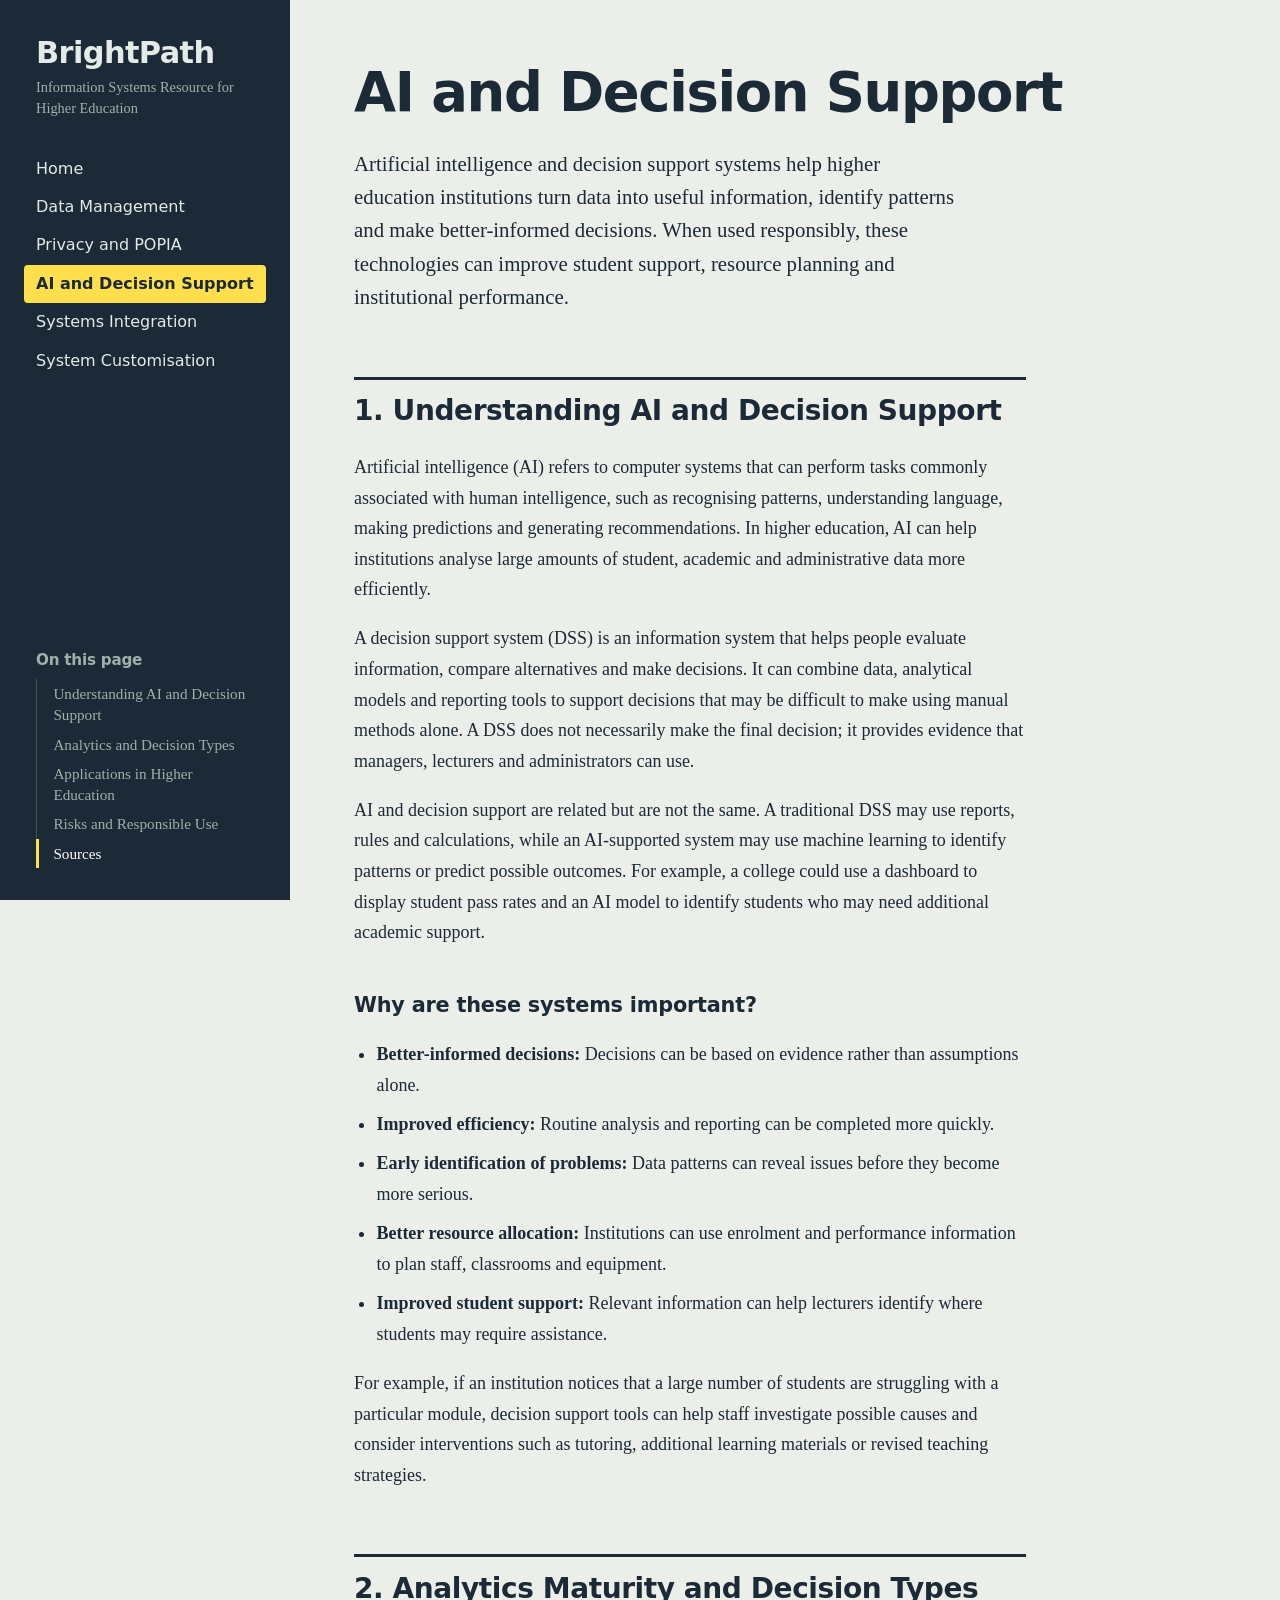
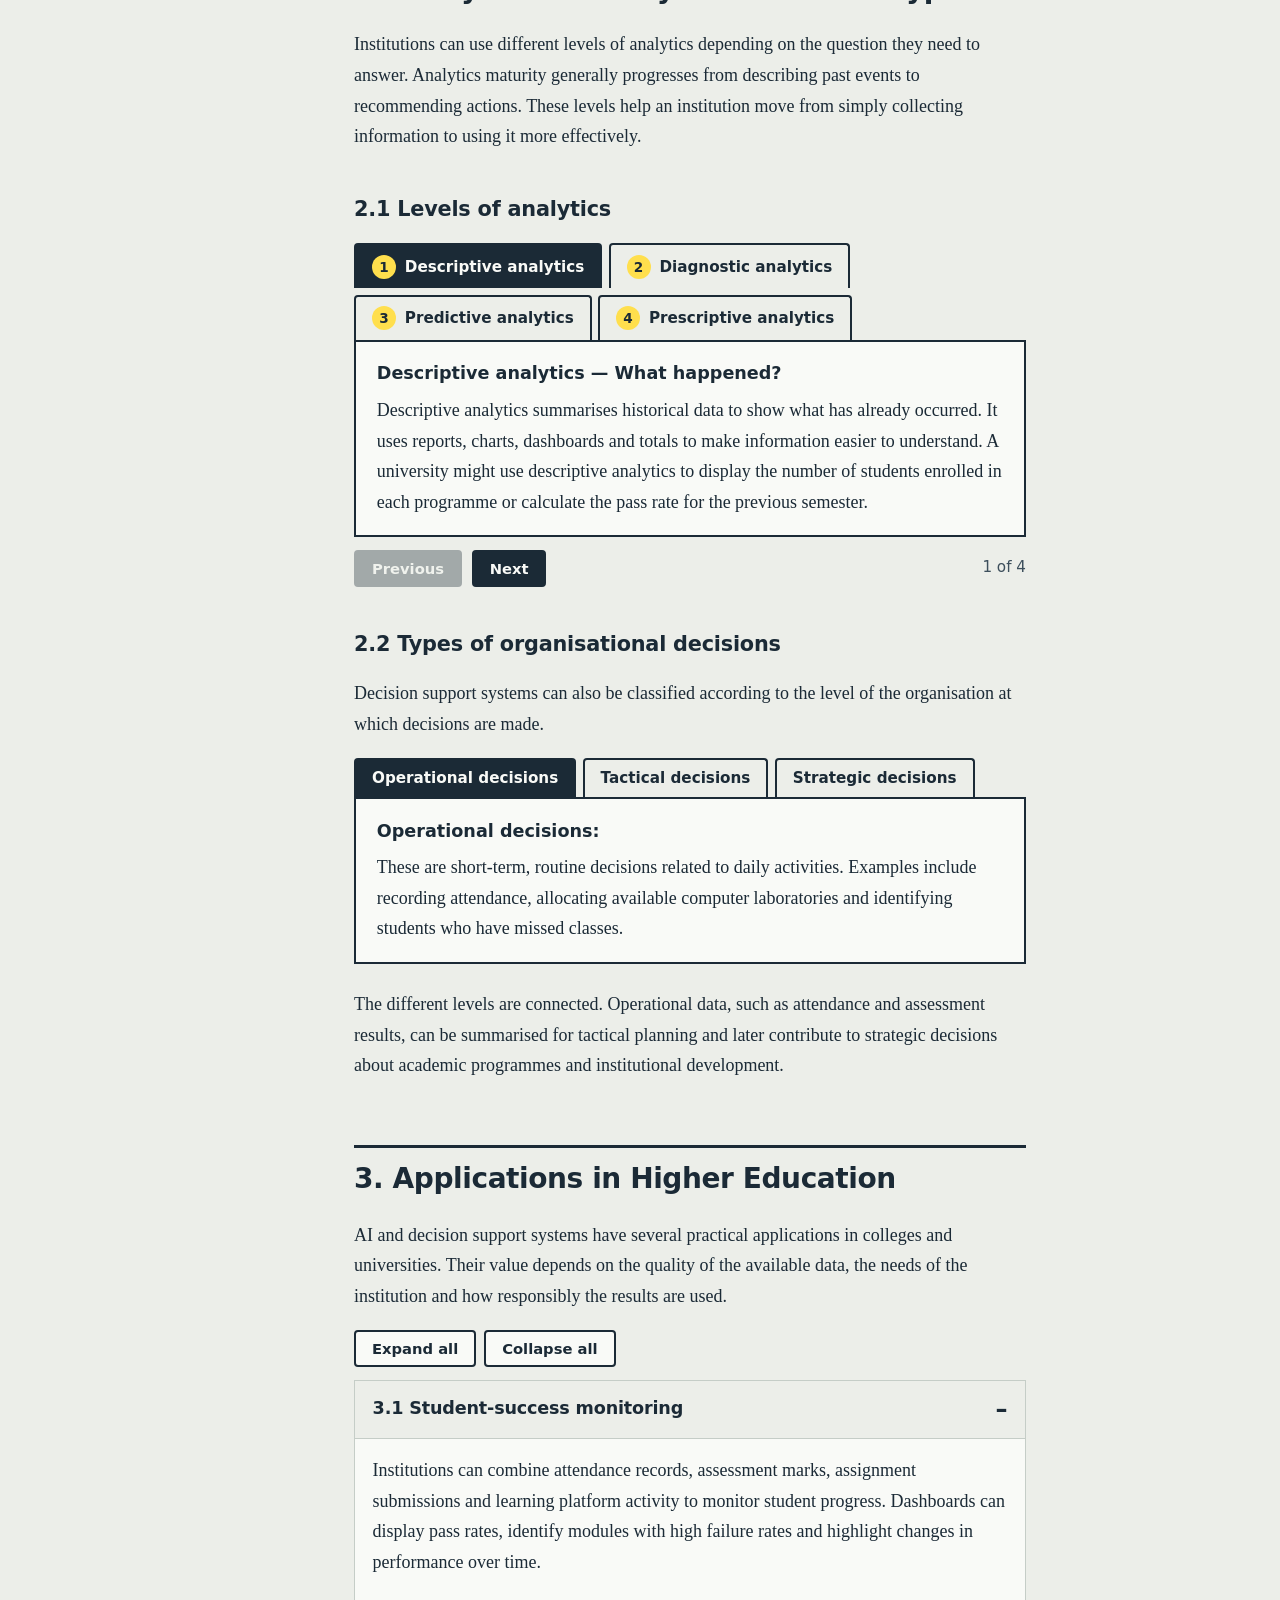
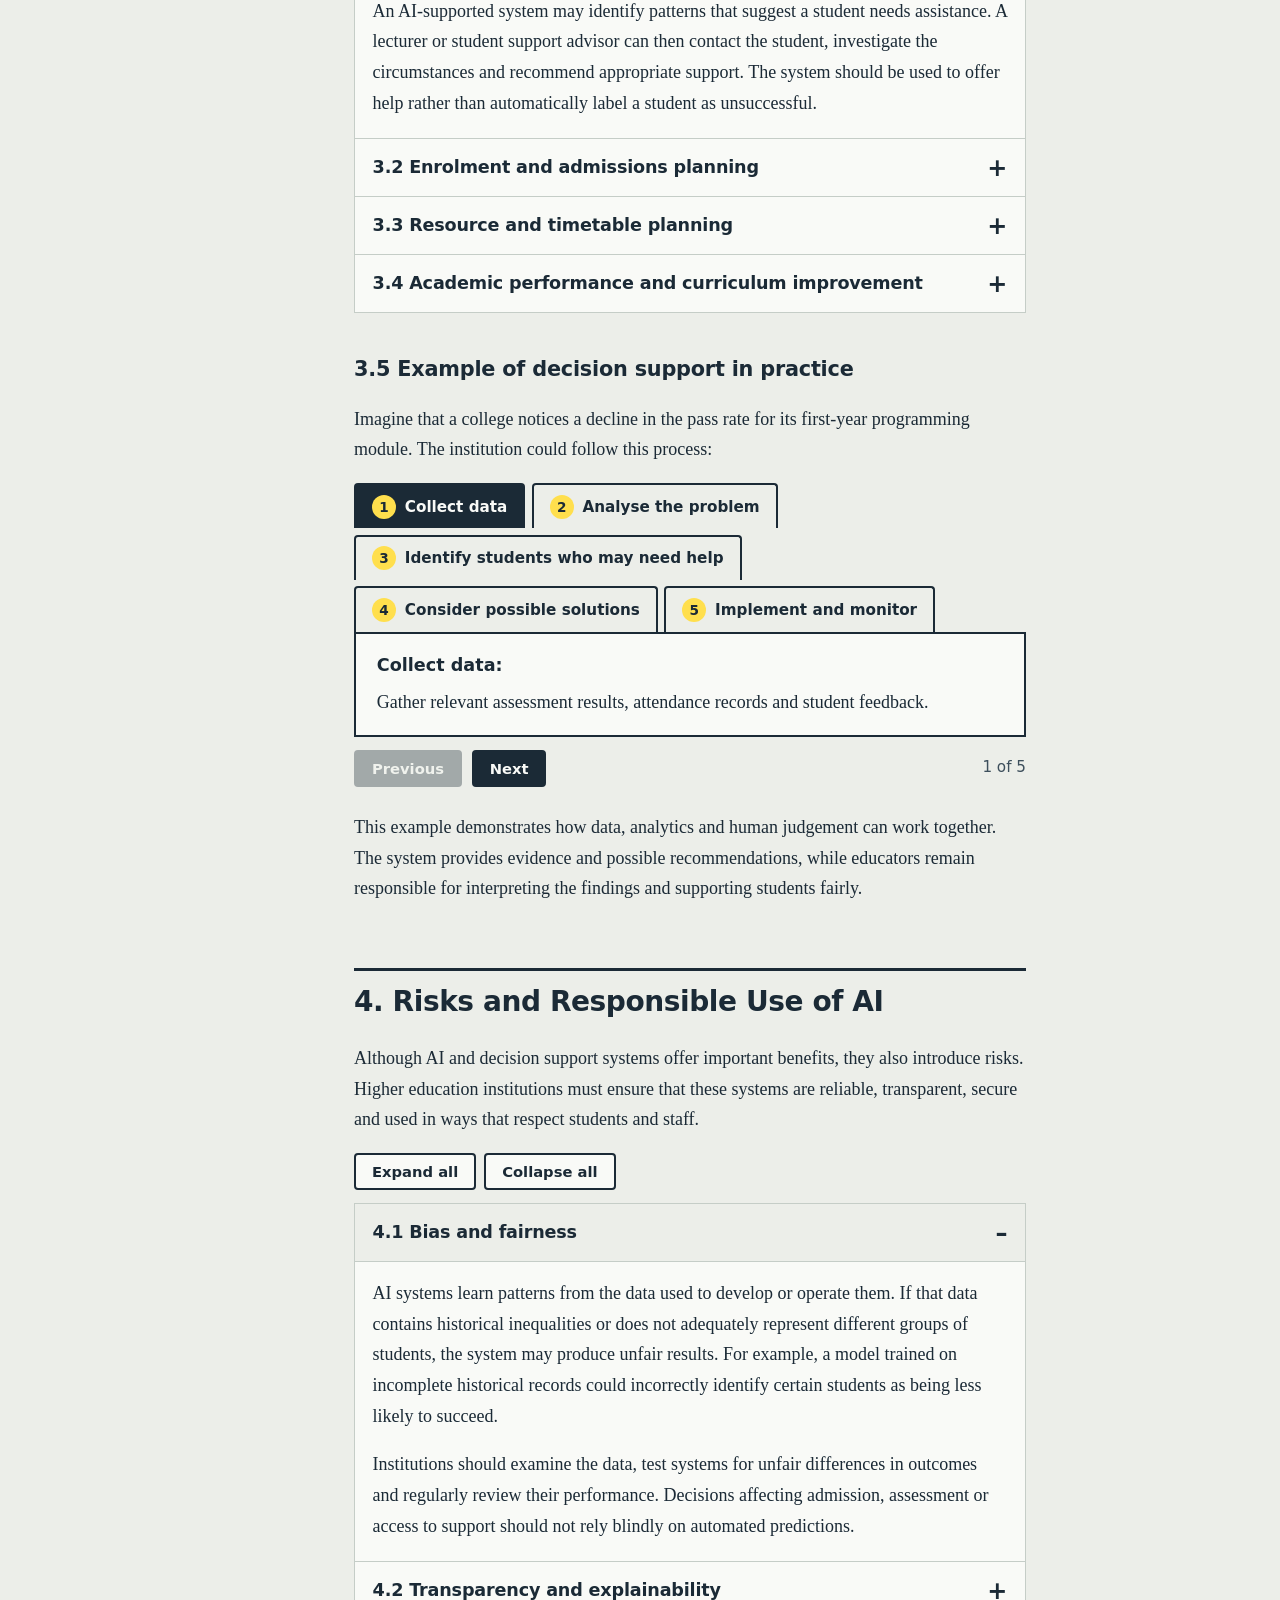
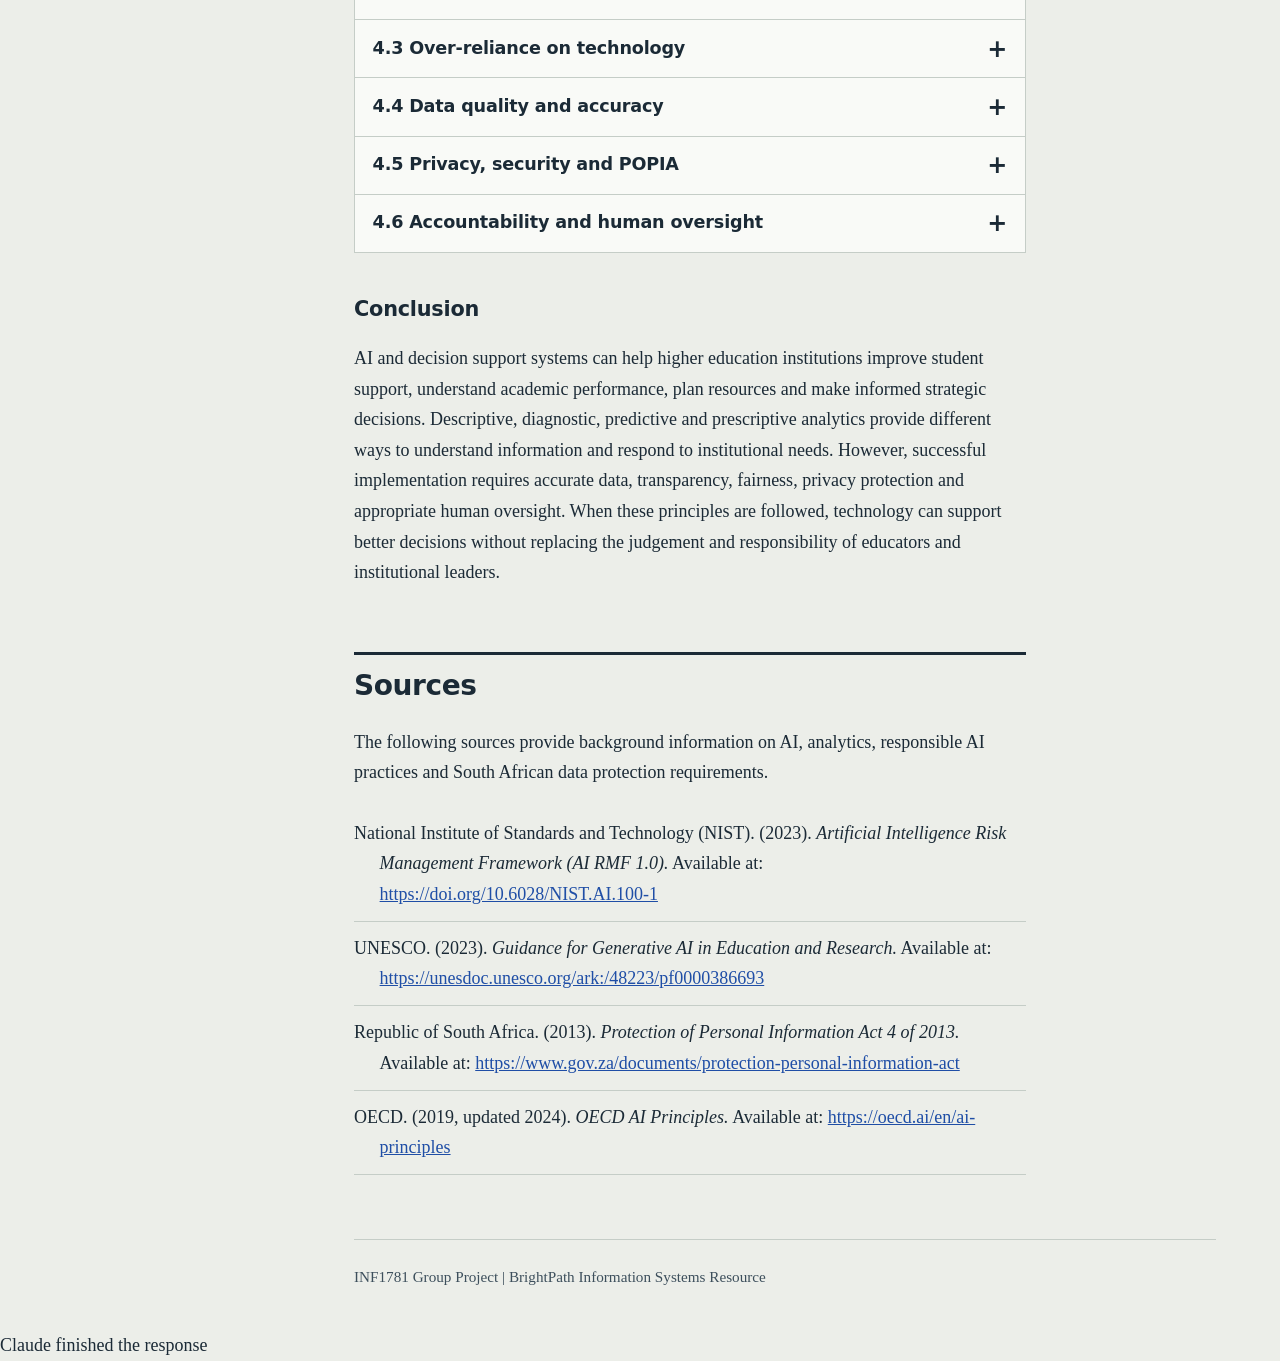
==== BrightPath/Ai-decision-support.html @ d9ad4212 "Add AI decision support and update BrightPath website pages Added the AI and Decision Support page a" ====
<!DOCTYPE html>
<html lang="en">
<head>
    <meta charset="UTF-8">
    <meta name="viewport" content="width=device-width, initial-scale=1.0">
    <title>AI and Decision Support | BrightPath Information Systems Resource</title>
    <link rel="stylesheet" href="style.css">
   
</head>
 
<body>
    <a class="skip" href="#content">Skip to content</a>
 
    <div class="shell">
 
        <aside class="side">
            <a class="brand" href="index.html">
                <span class="brand-name">BrightPath</span>
                <span class="brand-sub">Information Systems Resource for Higher Education</span>
            </a>
 
            <nav class="site-nav" aria-label="Main navigation">
                <ul>
                    <li><a href="index.html">Home</a></li>
                    <li><a href="data-management.html">Data Management</a></li>
                    <li><a href="privacy-popia.html">Privacy and POPIA</a></li>
                    <li><a href="ai-decision-support.html" aria-current="page">AI and Decision Support</a></li>
                    <li><a href="systems-intergration.html">Systems Integration</a></li>
                    <li><a href="system-customisation.html">System Customisation</a></li>
                </ul>
            </nav>
 
            <nav class="toc" aria-label="On this page">
                <h2>On this page</h2>
                <ol>
                    <li><a href="#section-1">Understanding AI and Decision Support</a></li>
                    <li><a href="#section-2">Analytics and Decision Types</a></li>
                    <li><a href="#section-3">Applications in Higher Education</a></li>
                    <li><a href="#section-4">Risks and Responsible Use</a></li>
                    <li><a href="#sources">Sources</a></li>
                </ol>
            </nav>
        </aside>
 
        <main id="content">
 
            <header class="hero">
                <h1>AI and Decision Support</h1>
                <p class="lede">
                    Artificial intelligence and decision support systems help higher
                    education institutions turn data into useful information, identify
                    patterns and make better-informed decisions. When used responsibly,
                    these technologies can improve student support, resource planning
                    and institutional performance.
                </p>
            </header>
 
            <section id="section-1" aria-labelledby="h-1">
                <h2 id="h-1">1. Understanding AI and Decision Support</h2>
 
                <p>
                    Artificial intelligence (AI) refers to computer systems that can
                    perform tasks commonly associated with human intelligence, such
                    as recognising patterns, understanding language, making predictions
                    and generating recommendations. In higher education, AI can help
                    institutions analyse large amounts of student, academic and
                    administrative data more efficiently.
                </p>
 
                <p>
                    A decision support system (DSS) is an information system that helps
                    people evaluate information, compare alternatives and make decisions.
                    It can combine data, analytical models and reporting tools to support
                    decisions that may be difficult to make using manual methods alone.
                    A DSS does not necessarily make the final decision; it provides
                    evidence that managers, lecturers and administrators can use.
                </p>
 
                <p>
                    AI and decision support are related but are not the same. A traditional
                    DSS may use reports, rules and calculations, while an AI-supported
                    system may use machine learning to identify patterns or predict
                    possible outcomes. For example, a college could use a dashboard to
                    display student pass rates and an AI model to identify students who
                    may need additional academic support.
                </p>
 
                <h3>Why are these systems important?</h3>
 
                <ul>
                    <li><strong>Better-informed decisions:</strong> Decisions can be based on evidence rather than assumptions alone.</li>
                    <li><strong>Improved efficiency:</strong> Routine analysis and reporting can be completed more quickly.</li>
                    <li><strong>Early identification of problems:</strong> Data patterns can reveal issues before they become more serious.</li>
                    <li><strong>Better resource allocation:</strong> Institutions can use enrolment and performance information to plan staff, classrooms and equipment.</li>
                    <li><strong>Improved student support:</strong> Relevant information can help lecturers identify where students may require assistance.</li>
                </ul>
 
                <p>
                    For example, if an institution notices that a large number of students
                    are struggling with a particular module, decision support tools can
                    help staff investigate possible causes and consider interventions
                    such as tutoring, additional learning materials or revised teaching
                    strategies.
                </p>
            </section>
 
            <section id="section-2" aria-labelledby="h-2">
                <h2 id="h-2">2. Analytics Maturity and Decision Types</h2>
 
                <p>
                    Institutions can use different levels of analytics depending on the
                    question they need to answer. Analytics maturity generally progresses
                    from describing past events to recommending actions. These levels
                    help an institution move from simply collecting information to using
                    it more effectively.
                </p>
 
                <h3>2.1 Levels of analytics</h3>
 
                <ol data-tabs data-steps data-label="Levels of analytics">
                    <li>
                        <strong>Descriptive analytics — What happened?</strong>
                        <p>
                            Descriptive analytics summarises historical data to show what
                            has already occurred. It uses reports, charts, dashboards and
                            totals to make information easier to understand. A university
                            might use descriptive analytics to display the number of
                            students enrolled in each programme or calculate the pass
                            rate for the previous semester.
                        </p>
                    </li>
 
                    <li>
                        <strong>Diagnostic analytics — Why did it happen?</strong>
                        <p>
                            Diagnostic analytics investigates the reasons behind a result
                            or trend. It involves comparing information, examining
                            relationships and identifying possible contributing factors.
                            For example, a college might investigate whether low pass
                            rates are associated with poor attendance, limited access to
                            learning materials or a particularly difficult assessment.
                            A relationship between two factors does not automatically
                            prove that one caused the other.
                        </p>
                    </li>
 
                    <li>
                        <strong>Predictive analytics — What is likely to happen?</strong>
                        <p>
                            Predictive analytics uses historical data, statistical methods
                            or machine learning to estimate future outcomes. A student
                            support team might use a predictive model to identify students
                            who could be at risk of failing a module. These predictions
                            are estimates rather than guarantees and should be checked
                            against current circumstances.
                        </p>
                    </li>
 
                    <li>
                        <strong>Prescriptive analytics — What should we do?</strong>
                        <p>
                            Prescriptive analytics recommends possible actions based on
                            data, predictions, objectives and constraints. For example,
                            a system could help management compare different class
                            timetables or suggest where additional tutoring sessions
                            would be most useful. Staff should review these recommendations
                            before implementing them.
                        </p>
                    </li>
                </ol>
 
                <h3>2.2 Types of organisational decisions</h3>
 
                <p>
                    Decision support systems can also be classified according to the
                    level of the organisation at which decisions are made.
                </p>
 
                <ul data-tabs data-label="Types of organisational decisions">
                    <li>
                        <strong>Operational decisions:</strong>
                        These are short-term, routine decisions related to daily
                        activities. Examples include recording attendance, allocating
                        available computer laboratories and identifying students who
                        have missed classes.
                    </li>
 
                    <li>
                        <strong>Tactical decisions:</strong>
                        These are medium-term decisions made by departmental managers
                        or academic coordinators. Examples include arranging additional
                        tutorials, adjusting staff schedules and allocating budgets
                        between departments.
                    </li>
 
                    <li>
                        <strong>Strategic decisions:</strong>
                        These are long-term decisions made by senior management.
                        Examples include introducing a new qualification, opening
                        another campus, investing in new technology or expanding
                        student support services.
                    </li>
                </ul>
 
                <p>
                    The different levels are connected. Operational data, such as
                    attendance and assessment results, can be summarised for tactical
                    planning and later contribute to strategic decisions about academic
                    programmes and institutional development.
                </p>
            </section>
 
            <section id="section-3" aria-labelledby="h-3">
                <h2 id="h-3">3. Applications in Higher Education</h2>
 
                <p>
                    AI and decision support systems have several practical applications
                    in colleges and universities. Their value depends on the quality of
                    the available data, the needs of the institution and how responsibly
                    the results are used.
                </p>
 
                <div class="acc-group">
<details class="acc" open>
<summary><h3>3.1 Student-success monitoring</h3></summary>
<div class="acc-body">
 
                <p>
                    Institutions can combine attendance records, assessment marks,
                    assignment submissions and learning platform activity to monitor
                    student progress. Dashboards can display pass rates, identify
                    modules with high failure rates and highlight changes in performance
                    over time.
                </p>
 
                <p>
                    An AI-supported system may identify patterns that suggest a student
                    needs assistance. A lecturer or student support advisor can then
                    contact the student, investigate the circumstances and recommend
                    appropriate support. The system should be used to offer help rather
                    than automatically label a student as unsuccessful.
                </p>
</div>
</details>
<details class="acc">
<summary><h3>3.2 Enrolment and admissions planning</h3></summary>
<div class="acc-body">
 
                <p>
                    Historical enrolment figures can help institutions estimate future
                    demand for qualifications and modules. Predictive analytics can
                    support planning for applications, registrations and expected class
                    sizes. Admissions staff may also use decision support tools to
                    organise applications and monitor whether administrative requirements
                    have been completed.
                </p>
 
                <p>
                    For example, if enrolment in an IT programme increases over several
                    years, management can investigate whether additional lecturers,
                    laboratory computers and classroom space will be required.
                    Admissions decisions must still follow the institution's published
                    requirements and applicable laws.
                </p>
</div>
</details>
<details class="acc">
<summary><h3>3.3 Resource and timetable planning</h3></summary>
<div class="acc-body">
 
                <p>
                    Colleges must manage limited resources, including lecturers,
                    classrooms, computer laboratories, electricity and learning
                    equipment. Decision support systems can compare class sizes,
                    staff availability and room capacity to help managers create
                    practical timetables and distribute resources more effectively.
                </p>
 
                <p>
                    A system could, for instance, help identify periods when computer
                    laboratories are underused or when too many classes compete for
                    the same facilities. Management can then consider timetable
                    changes or equipment purchases based on actual demand.
                </p>
</div>
</details>
<details class="acc">
<summary><h3>3.4 Academic performance and curriculum improvement</h3></summary>
<div class="acc-body">
 
                <p>
                    Analysis of assessment results can help lecturers identify topics
                    that students consistently find difficult. Comparing performance
                    across modules, semesters and assessment types can reveal areas
                    where additional explanations, practical exercises or curriculum
                    changes may be beneficial.
                </p>
 
                <p>
                    These findings should be interpreted alongside lecturer feedback,
                    student experiences and assessment design. A low average mark
                    alone does not establish whether the problem is caused by teaching,
                    student preparation, the assessment or other circumstances.
                </p>
</div>
</details>
</div>
 
                <h3>3.5 Example of decision support in practice</h3>
 
                <p>
                    Imagine that a college notices a decline in the pass rate for its
                    first-year programming module. The institution could follow this
                    process:
                </p>
 
                <ol data-tabs data-steps data-label="Decision support process">
                    <li><strong>Collect data:</strong> Gather relevant assessment results, attendance records and student feedback.</li>
                    <li><strong>Analyse the problem:</strong> Compare current and previous results and investigate possible contributing factors.</li>
                    <li><strong>Identify students who may need help:</strong> Use clear, relevant indicators to flag students for supportive follow-up.</li>
                    <li><strong>Consider possible solutions:</strong> Evaluate options such as peer tutoring, extra practical sessions and improved learning resources.</li>
                    <li><strong>Implement and monitor:</strong> Introduce an appropriate intervention and assess whether student performance improves.</li>
                </ol>
 
                <p>
                    This example demonstrates how data, analytics and human judgement
                    can work together. The system provides evidence and possible
                    recommendations, while educators remain responsible for interpreting
                    the findings and supporting students fairly.
                </p>
            </section>
 
            <section id="section-4" aria-labelledby="h-4">
                <h2 id="h-4">4. Risks and Responsible Use of AI</h2>
 
                <p>
                    Although AI and decision support systems offer important benefits,
                    they also introduce risks. Higher education institutions must ensure
                    that these systems are reliable, transparent, secure and used in
                    ways that respect students and staff.
                </p>
 
                <div class="acc-group">
<details class="acc" open>
<summary><h3>4.1 Bias and fairness</h3></summary>
<div class="acc-body">
 
                <p>
                    AI systems learn patterns from the data used to develop or operate
                    them. If that data contains historical inequalities or does not
                    adequately represent different groups of students, the system may
                    produce unfair results. For example, a model trained on incomplete
                    historical records could incorrectly identify certain students as
                    being less likely to succeed.
                </p>
 
                <p>
                    Institutions should examine the data, test systems for unfair
                    differences in outcomes and regularly review their performance.
                    Decisions affecting admission, assessment or access to support
                    should not rely blindly on automated predictions.
                </p>
</div>
</details>
<details class="acc">
<summary><h3>4.2 Transparency and explainability</h3></summary>
<div class="acc-body">
 
                <p>
                    Students and staff should be able to understand when AI is being
                    used in a decision-making process and what information influences
                    its recommendations. Some AI models are difficult to interpret,
                    making it challenging to explain why a particular prediction was
                    produced.
                </p>
 
                <p>
                    Institutions should provide understandable explanations, document
                    how systems are used and establish ways for affected individuals
                    to ask questions or challenge decisions. Important decisions should
                    involve appropriate human review.
                </p>
</div>
</details>
<details class="acc">
<summary><h3>4.3 Over-reliance on technology</h3></summary>
<div class="acc-body">
 
                <p>
                    AI predictions and recommendations can be incorrect. Over-reliance
                    occurs when people accept a system's output without checking
                    whether it is reasonable or appropriate. For example, a lecturer
                    might overlook a student's improvement because a model continues
                    to classify the student as being at risk based on older data.
                </p>
 
                <p>
                    To reduce this risk, institutions should treat AI as a support tool
                    rather than a replacement for professional judgement. Staff should
                    verify important results, consider individual circumstances and
                    retain responsibility for decisions within their roles.
                </p>
</div>
</details>
<details class="acc">
<summary><h3>4.4 Data quality and accuracy</h3></summary>
<div class="acc-body">
 
                <p>
                    Decisions are only as reliable as the information used to support
                    them. Incorrect marks, missing attendance records, duplicated
                    student profiles or outdated information can produce misleading
                    reports and predictions.
                </p>
 
                <p>
                    Institutions should maintain accurate records, use consistent
                    definitions, remove unnecessary duplicates and update information
                    regularly. Data validation and routine quality checks can help
                    prevent errors from spreading through connected systems.
                </p>
</div>
</details>
<details class="acc">
<summary><h3>4.5 Privacy, security and POPIA</h3></summary>
<div class="acc-body">
 
                <p>
                    Student records may contain personal information, including contact
                    details, academic results and other sensitive records. In South
                    Africa, the Protection of Personal Information Act (POPIA) establishes
                    requirements for the lawful processing of personal information.
                    Institutions must consider these requirements when collecting,
                    analysing, sharing or storing student data.
                </p>
 
                <p>
                    Appropriate safeguards include limiting access to authorised users,
                    collecting only information that is necessary for a legitimate
                    purpose, protecting stored information and using secure systems.
                    Institutions should also consider whether a proposed AI service
                    sends personal information to an external provider and whether
                    the relevant processing arrangements are lawful.
                </p>
</div>
</details>
<details class="acc">
<summary><h3>4.6 Accountability and human oversight</h3></summary>
<div class="acc-body">
 
                <p>
                    Institutions should establish clear rules about who is responsible
                    for AI-supported decisions, who can access the results and how
                    mistakes are corrected. Staff members need appropriate training
                    to understand both the benefits and limitations of these tools.
                </p>
 
                <p>
                    Responsible use requires regular testing, monitoring and review.
                    If a system produces inaccurate or unfair recommendations, the
                    institution should investigate the cause and take corrective action.
                    Human oversight is particularly important when decisions may
                    significantly affect a student's education or future opportunities.
                </p>
</div>
</details>
</div>
 
                <h3>Conclusion</h3>
 
                <p>
                    AI and decision support systems can help higher education institutions
                    improve student support, understand academic performance, plan
                    resources and make informed strategic decisions. Descriptive,
                    diagnostic, predictive and prescriptive analytics provide different
                    ways to understand information and respond to institutional needs.
                    However, successful implementation requires accurate data,
                    transparency, fairness, privacy protection and appropriate human
                    oversight. When these principles are followed, technology can
                    support better decisions without replacing the judgement and
                    responsibility of educators and institutional leaders.
                </p>
            </section>
 
            <section id="sources" aria-labelledby="h-sources">
                <h2 id="h-sources">Sources</h2>
 
                <p>
                    The following sources provide background information on AI,
                    analytics, responsible AI practices and South African data
                    protection requirements.
                </p>
 
                <ul class="sources">
                    <li>
                        National Institute of Standards and Technology (NIST). (2023).
                        <em>Artificial Intelligence Risk Management Framework (AI RMF 1.0).</em>
                        Available at:
                        <a href="https://doi.org/10.6028/NIST.AI.100-1" target="_blank" rel="noopener noreferrer">
                            https://doi.org/10.6028/NIST.AI.100-1
                        </a>
                    </li>
 
                    <li>
                        UNESCO. (2023).
                        <em>Guidance for Generative AI in Education and Research.</em>
                        Available at:
                        <a href="https://unesdoc.unesco.org/ark:/48223/pf0000386693" target="_blank" rel="noopener noreferrer">
                            https://unesdoc.unesco.org/ark:/48223/pf0000386693
                        </a>
                    </li>
 
                    <li>
                        Republic of South Africa. (2013).
                        <em>Protection of Personal Information Act 4 of 2013.</em>
                        Available at:
                        <a href="https://www.gov.za/documents/protection-personal-information-act" target="_blank" rel="noopener noreferrer">
                            https://www.gov.za/documents/protection-personal-information-act
                        </a>
                    </li>
 
                    <li>
                        OECD. (2019, updated 2024).
                        <em>OECD AI Principles.</em>
                        Available at:
                        <a href="https://oecd.ai/en/ai-principles" target="_blank" rel="noopener noreferrer">
                            https://oecd.ai/en/ai-principles
                        </a>
                    </li>
                </ul>
            </section>
 
            <footer>
                <p>INF1781 Group Project | BrightPath Information Systems Resource</p>
            </footer>
        </main>
    </div>
 
    <script>
        /* Mark the section being read in the "On this page" list */
        (function () {
            var links = document.querySelectorAll('.toc a');
 
            if ('IntersectionObserver' in window) {
                var obs = new IntersectionObserver(function (entries) {
                    entries.forEach(function (entry) {
                        if (entry.isIntersecting) {
                            links.forEach(function (a) {
                                if (a.getAttribute('href') === '#' + entry.target.id) {
                                    a.setAttribute('aria-current', 'location');
                                } else {
                                    a.removeAttribute('aria-current');
                                }
                            });
                        }
                    });
                }, { rootMargin: '-20% 0px -70% 0px' });
 
                document.querySelectorAll('main > section[id]').forEach(function (s) {
                    obs.observe(s);
                });
            }
        })();
    </script>
    <script>
        /* ==========================================================
           AI and Decision Support page: interactive parts.
           Nothing here adds wording of its own beyond button labels.
           The page still reads normally if this file does not load.
           ========================================================== */
 
        (function () {
            'use strict';
 
            var uid = 0;
 
            function el(tag, cls, text) {
                var node = document.createElement(tag);
                if (cls) node.className = cls;
                if (text !== undefined) node.textContent = text;
                return node;
            }
 
            /* The tab name is the bold lead-in already on the page,
               up to the dash or colon, e.g. "Descriptive analytics". */
            function tabName(text) {
                return text.split(' — ')[0].replace(/:\s*$/, '').trim();
            }
 
            /* ---------- Tabs and steppers ---------- */
 
            function enhanceTabs(list) {
                var panels = Array.prototype.slice.call(list.children);
                if (panels.length < 2) return;
 
                var steps = list.hasAttribute('data-steps');
                var id = 'tabs-' + (++uid);
 
                var wrap = el('div', 'tabs' + (steps ? ' tabs-steps' : ''));
                list.parentNode.insertBefore(wrap, list);
 
                var tablist = el('div', 'tablist');
                tablist.setAttribute('role', 'tablist');
                tablist.setAttribute('aria-label', list.getAttribute('data-label') || '');
                wrap.appendChild(tablist);
                wrap.appendChild(list);
 
                list.className = 'tab-panels';
                list.setAttribute('role', 'presentation');
 
                var tabs = panels.map(function (panel, i) {
                    var strong = panel.querySelector('strong');
                    var name = tabName(strong ? strong.textContent : String(i + 1));
 
                    var tab = el('button', 'tab');
                    tab.type = 'button';
                    tab.id = id + '-tab-' + i;
                    tab.setAttribute('role', 'tab');
                    tab.setAttribute('aria-controls', id + '-panel-' + i);
                    if (steps) {
                        var n = el('span', 'tab-n', String(i + 1));
                        n.setAttribute('aria-hidden', 'true');
                        tab.appendChild(n);
                    }
                    tab.appendChild(el('span', null, name));
                    tablist.appendChild(tab);
 
                    panel.id = id + '-panel-' + i;
                    panel.setAttribute('role', 'tabpanel');
                    panel.setAttribute('aria-labelledby', tab.id);
                    panel.tabIndex = 0;
                    return tab;
                });
 
                var prev, next, count;
                if (steps) {
                    var nav = el('div', 'tab-nav');
                    prev = el('button', 'tab-btn', 'Previous');
                    next = el('button', 'tab-btn', 'Next');
                    prev.type = next.type = 'button';
                    count = el('span', 'tab-count');
                    count.setAttribute('aria-live', 'polite');
                    nav.appendChild(prev);
                    nav.appendChild(next);
                    nav.appendChild(count);
                    wrap.appendChild(nav);
                }
 
                var current = 0;
 
                function select(index, focus) {
                    current = index;
                    tabs.forEach(function (tab, i) {
                        var active = i === index;
                        tab.setAttribute('aria-selected', String(active));
                        tab.tabIndex = active ? 0 : -1;
                        tab.classList.toggle('is-done', steps && i < index);
                        panels[i].hidden = !active;
                    });
                    if (focus) tabs[index].focus();
                    if (steps) {
                        prev.disabled = index === 0;
                        next.disabled = index === tabs.length - 1;
                        count.textContent = (index + 1) + ' of ' + tabs.length;
                    }
                }
 
                tabs.forEach(function (tab, i) {
                    tab.addEventListener('click', function () { select(i, false); });
                });
 
                tablist.addEventListener('keydown', function (e) {
                    var i = current;
                    if (e.key === 'ArrowRight' || e.key === 'ArrowDown') i = (current + 1) % tabs.length;
                    else if (e.key === 'ArrowLeft' || e.key === 'ArrowUp') i = (current - 1 + tabs.length) % tabs.length;
                    else if (e.key === 'Home') i = 0;
                    else if (e.key === 'End') i = tabs.length - 1;
                    else return;
                    e.preventDefault();
                    select(i, true);
                });
 
                if (steps) {
                    prev.addEventListener('click', function () { if (current > 0) select(current - 1, false); });
                    next.addEventListener('click', function () { if (current < tabs.length - 1) select(current + 1, false); });
                }
 
                select(0, false);
            }
 
            /* ---------- Expandable sections ---------- */
 
            function enhanceAccordion(group) {
                var items = Array.prototype.slice.call(group.querySelectorAll('details.acc'));
                if (items.length < 2) return;
 
                var bar = el('div', 'acc-controls');
                var openAll = el('button', 'acc-btn', 'Expand all');
                var closeAll = el('button', 'acc-btn', 'Collapse all');
                openAll.type = closeAll.type = 'button';
                openAll.addEventListener('click', function () { items.forEach(function (d) { d.open = true; }); });
                closeAll.addEventListener('click', function () { items.forEach(function (d) { d.open = false; }); });
                bar.appendChild(openAll);
                bar.appendChild(closeAll);
                group.insertBefore(bar, group.firstChild);
            }
 
            /* Open every section when printing, then put them back */
            var wasOpen = [];
            window.addEventListener('beforeprint', function () {
                wasOpen = [];
                document.querySelectorAll('details.acc').forEach(function (d) {
                    wasOpen.push(d.open);
                    d.open = true;
                });
            });
            window.addEventListener('afterprint', function () {
                document.querySelectorAll('details.acc').forEach(function (d, i) { d.open = wasOpen[i]; });
            });
 
            document.querySelectorAll('[data-tabs]').forEach(enhanceTabs);
            document.querySelectorAll('.acc-group').forEach(enhanceAccordion);
        })();
    </script>
</body>
</html>
 
Claude finished the response
---- BrightPath/style.css ----
/* ==========================================================
   BrightPath – Information Systems Resource
   Direction: a student register. Dark side panel, paper-grey
   page, highlighter yellow for "you are here", stamp red for
   records that don't match.
   ========================================================== */

:root {
    --ink: #1b2a36;
    --ink-soft: #3d4f5c;
    --panel: #1b2a36;
    --panel-text: #e4eae7;
    --panel-muted: #9fb0a9;
    --paper: #eceee9;
    --sheet: #f9faf7;
    --rule: #c5cdc7;
    --marker: #ffdf4d;
    --stamp: #c4382b;
    --link: #1f4ea6;

    --display: "Bricolage Grotesque", "Segoe UI", system-ui, sans-serif;
    --body: "Source Serif 4", Georgia, "Times New Roman", serif;

    --side-width: 290px;
}

*,
*::before,
*::after {
    box-sizing: border-box;
}

html {
    scroll-behavior: smooth;
    scroll-padding-top: 1.5rem;
}

body {
    margin: 0;
    background: var(--paper);
    color: var(--ink);
    font-family: var(--body);
    font-size: 1.125rem;
    line-height: 1.7;
    -webkit-font-smoothing: antialiased;
}

/* ---------- Accessibility helpers ---------- */

.visually-hidden {
    position: absolute;
    width: 1px;
    height: 1px;
    margin: -1px;
    padding: 0;
    overflow: hidden;
    clip: rect(0, 0, 0, 0);
    white-space: nowrap;
    border: 0;
}

.skip {
    position: absolute;
    left: 1rem;
    top: -4rem;
    z-index: 200;
    padding: 0.6rem 1rem;
    background: var(--marker);
    color: var(--ink);
    font-family: var(--display);
    font-weight: 700;
    text-decoration: none;
    border-radius: 4px;
}

.skip:focus {
    top: 1rem;
}

a:focus-visible,
input:focus-visible {
    outline: 3px solid var(--link);
    outline-offset: 3px;
}

.side a:focus-visible {
    outline-color: var(--marker);
}

/* ---------- Page shell ---------- */

.shell {
    display: grid;
    grid-template-columns: var(--side-width) minmax(0, 1fr);
    min-height: 100vh;
}

/* ---------- Side panel ---------- */

.side {
    position: sticky;
    top: 0;
    align-self: start;
    height: 100vh;
    overflow-y: auto;
    padding: 2.25rem 1.5rem 2rem;
    background: var(--panel);
    color: var(--panel-text);
    display: flex;
    flex-direction: column;
    gap: 2rem;
}

.brand {
    display: block;
    color: inherit;
    text-decoration: none;
    padding: 0 0.75rem;
}

.brand-name {
    display: block;
    font-family: var(--display);
    font-weight: 800;
    font-size: 1.9rem;
    letter-spacing: -0.02em;
    line-height: 1.1;
}

.brand-sub {
    display: block;
    margin-top: 0.5rem;
    font-size: 0.9rem;
    line-height: 1.4;
    color: var(--panel-muted);
}

.site-nav ul,
.toc ol {
    list-style: none;
    margin: 0;
    padding: 0;
}

.site-nav a {
    display: block;
    padding: 0.55rem 0.75rem;
    border-radius: 4px;
    color: var(--panel-text);
    font-family: var(--display);
    font-weight: 500;
    font-size: 1rem;
    line-height: 1.3;
    text-decoration: none;
}

.site-nav a:hover {
    background: rgba(255, 255, 255, 0.09);
}

.site-nav a[aria-current="page"] {
    background: var(--marker);
    color: var(--ink);
    font-weight: 700;
}

.toc {
    margin-top: auto;
    padding: 0 0.75rem;
}

.toc h2 {
    margin: 0 0 0.6rem;
    font-family: var(--display);
    font-size: 0.95rem;
    font-weight: 700;
    color: var(--panel-muted);
}

.toc ol {
    border-left: 1px solid rgba(255, 255, 255, 0.18);
}

.toc a {
    display: block;
    margin-left: -1px;
    padding: 0.25rem 0 0.25rem 0.9rem;
    border-left: 3px solid transparent;
    color: var(--panel-muted);
    font-size: 0.95rem;
    line-height: 1.4;
    text-decoration: none;
}

.toc a:hover {
    color: #fff;
}

.toc a[aria-current="location"] {
    border-left-color: var(--marker);
    color: #fff;
}

/* ---------- Main column ---------- */

main {
    padding: clamp(1.75rem, 5vw, 4.5rem) clamp(1.25rem, 5vw, 4.5rem) 0;
    max-width: 62rem;
}

main > section,
main > .resource {
    margin-top: 4rem;
    max-width: 42rem;
}

h1,
h2,
h3 {
    font-family: var(--display);
    color: var(--ink);
}

h1 {
    margin: 0 0 1.5rem;
    font-size: clamp(2.1rem, 4.6vw, 3.4rem);
    font-weight: 800;
    letter-spacing: -0.025em;
    line-height: 1.08;
    max-width: 20ch;
}

h2 {
    margin: 0 0 1.5rem;
    padding-top: 0.9rem;
    border-top: 3px solid var(--ink);
    font-size: 1.75rem;
    font-weight: 700;
    letter-spacing: -0.015em;
    line-height: 1.2;
}

h3 {
    margin: 2.5rem 0 1rem;
    font-size: 1.3rem;
    font-weight: 700;
    letter-spacing: -0.01em;
}

p {
    margin: 0 0 1.15rem;
}

.hero p {
    max-width: 38rem;
}

.lede {
    font-size: 1.3rem;
    line-height: 1.6;
    color: var(--ink);
}

main a {
    color: var(--link);
}

/* ---------- Module roll (hero figure) ---------- */

.roll {
    margin: 2.5rem 0 0;
    padding: 1.5rem 1.6rem 1.3rem;
    background: var(--sheet);
    border: 1px solid var(--rule);
    border-left: 6px solid var(--ink);
    border-radius: 2px;
}

.roll figcaption {
    margin-bottom: 1.4rem;
    font-size: 1rem;
    line-height: 1.5;
    color: var(--ink-soft);
}

.roll figcaption strong {
    display: block;
    margin-bottom: 0.1rem;
    font-family: var(--display);
    font-size: 1.25rem;
    color: var(--ink);
}

.roll-row {
    display: grid;
    grid-template-columns: 11rem minmax(0, 1fr);
    gap: 1.25rem;
    align-items: start;
    padding: 0.95rem 0;
    border-top: 1px dashed var(--rule);
}

.roll .roll-label {
    margin: 0;
    max-width: none;
    font-size: 0.98rem;
    line-height: 1.4;
}

.roll-label strong {
    display: block;
    font-family: var(--display);
    font-size: 1.1rem;
}

.dots {
    display: flex;
    flex-wrap: wrap;
    gap: 4px;
}

.dot {
    display: inline-block;
    width: 10px;
    height: 10px;
    border-radius: 50%;
    background: var(--ink);
}

.dot-flag {
    background: var(--stamp);
    box-shadow: 0 0 0 2px var(--sheet), 0 0 0 3.5px var(--stamp);
    animation: flag-pulse 1.1s ease-out 0.6s 2;
}

.dot-fee {
    background: var(--marker);
    box-shadow: inset 0 0 0 1.5px var(--ink);
}

.roll .legend {
    display: flex;
    flex-wrap: wrap;
    gap: 0.4rem 1.6rem;
    max-width: none;
    margin: 0.4rem 0 0;
    padding-top: 0.95rem;
    border-top: 1px dashed var(--rule);
    font-size: 0.92rem;
    line-height: 1.4;
    color: var(--ink-soft);
}

.legend span {
    display: inline-flex;
    align-items: center;
    gap: 0.5rem;
}

@keyframes flag-pulse {
    0%   { transform: scale(1); }
    40%  { transform: scale(1.9); }
    100% { transform: scale(1); }
}

/* ---------- 1. Systems (definition list) ---------- */

.systems,
.causes {
    margin: 0;
}

.systems > div,
.causes > div {
    display: grid;
    gap: 0.35rem 1.5rem;
    padding: 1.15rem 0;
    border-bottom: 1px solid var(--rule);
}

.systems > div:first-child,
.causes > div:first-child {
    padding-top: 0;
}

.systems dt,
.causes dt {
    font-family: var(--display);
    font-weight: 700;
    font-size: 1.15rem;
    line-height: 1.3;
}

.systems dd,
.causes dd {
    margin: 0;
}

.systems dt {
    display: flex;
    align-items: center;
    gap: 0.8rem;
}

.abbr {
    flex: none;
    min-width: 3.4rem;
    padding: 0.15rem 0.5rem;
    background: var(--ink);
    color: var(--sheet);
    border-radius: 3px;
    font-size: 0.95rem;
    letter-spacing: 0.02em;
    text-align: center;
}

/* ---------- 2. Causes ---------- */

.causes > div {
    grid-template-columns: 12rem minmax(0, 1fr);
}

/* ---------- 3. Approaches table ---------- */

.table-wrap {
    max-width: 100%;
    overflow-x: auto;
    background: var(--sheet);
    border: 1px solid var(--rule);
}

table {
    width: 100%;
    min-width: 36rem;
    border-collapse: collapse;
    font-size: 1rem;
    line-height: 1.55;
}

th,
td {
    padding: 0.95rem 1.1rem;
    text-align: left;
    vertical-align: top;
    border-bottom: 1px solid var(--rule);
}

thead th {
    background: var(--ink);
    color: var(--sheet);
    font-family: var(--display);
    font-weight: 700;
    font-size: 0.98rem;
    border-bottom: none;
}

tbody th {
    width: 28%;
    font-family: var(--display);
    font-weight: 700;
    line-height: 1.35;
}

tbody tr:last-child th,
tbody tr:last-child td {
    border-bottom: none;
}

tbody tr:nth-child(even) {
    background: rgba(27, 42, 54, 0.04);
}

/* ---------- 4. BrightPath ---------- */

.consequence {
    padding: 1rem 1.25rem;
    background: var(--sheet);
    border-left: 5px solid var(--stamp);
}

.steps {
    margin: 0;
    padding: 0;
    list-style: none;
    counter-reset: step;
}

.steps li {
    position: relative;
    counter-increment: step;
    padding: 0.8rem 0 0.8rem 3rem;
    border-bottom: 1px solid var(--rule);
}

.steps li:first-child {
    border-top: 1px solid var(--rule);
}

.steps li::before {
    content: counter(step);
    position: absolute;
    left: 0;
    top: 0.8rem;
    width: 2rem;
    height: 2rem;
    display: grid;
    place-items: center;
    background: var(--marker);
    border-radius: 50%;
    font-family: var(--display);
    font-weight: 800;
    font-size: 0.95rem;
    line-height: 1;
}

/* ---------- 5. Checklist ---------- */

.checklist fieldset {
    margin: 0;
    padding: 0;
    border: none;
}

.checklist label {
    display: flex;
    gap: 0.9rem;
    align-items: flex-start;
    padding: 0.8rem 1rem;
    margin-bottom: -1px;
    background: var(--sheet);
    border: 1px solid var(--rule);
    cursor: pointer;
}

.checklist label:hover {
    background: #fff;
}

.checklist input[type="checkbox"] {
    appearance: none;
    -webkit-appearance: none;
    flex: none;
    width: 1.4rem;
    height: 1.4rem;
    margin: 0.2rem 0 0;
    border: 2px solid var(--ink);
    border-radius: 3px;
    background: var(--sheet);
    cursor: pointer;
    display: grid;
    place-items: center;
}

.checklist input[type="checkbox"]::after {
    content: "";
    width: 0.65rem;
    height: 0.35rem;
    border-left: 3px solid var(--ink);
    border-bottom: 3px solid var(--ink);
    transform: translateY(-1px) rotate(-45deg);
    opacity: 0;
}

.checklist input[type="checkbox"]:checked {
    background: var(--marker);
}

.checklist input[type="checkbox"]:checked::after {
    opacity: 1;
}

.checklist input:checked + span {
    color: var(--ink-soft);
}

.progress {
    margin-top: 1.4rem;
    display: grid;
    grid-template-columns: minmax(0, 1fr) auto;
    gap: 1rem;
    align-items: center;
}

.bar {
    display: block;
    height: 0.6rem;
    background: var(--rule);
    border-radius: 999px;
    overflow: hidden;
}

#barfill {
    display: block;
    width: 0;
    height: 100%;
    background: var(--ink);
    transition: width 0.25s ease;
}

.progress p {
    margin: 0;
    font-family: var(--display);
    font-weight: 500;
    font-size: 0.95rem;
}

/* ---------- Resource + footer ---------- */

.resource {
    padding: 1.75rem 2rem 2rem;
    background: var(--ink);
    color: var(--panel-text);
}

.resource h2 {
    border-top: none;
    padding-top: 0;
    margin-bottom: 0.8rem;
    color: #fff;
    font-size: 1.5rem;
}

.button {
    display: inline-block;
    margin-top: 0.4rem;
    padding: 0.8rem 1.4rem;
    background: var(--marker);
    border-radius: 4px;
    font-family: var(--display);
    font-weight: 700;
    text-decoration: none;
    color: var(--ink);
}

main a.button {
    color: var(--ink);
}

.button:hover {
    background: #ffe97d;
}

main > footer {
    margin-top: 4rem;
    padding: 1.5rem 0 2.5rem;
    border-top: 1px solid var(--rule);
    font-size: 0.95rem;
    color: var(--ink-soft);
}

main > footer p {
    margin: 0;
}

/* ---------- Tablet and mobile ---------- */

@media (max-width: 62rem) {
    .shell {
        grid-template-columns: minmax(0, 1fr);
    }

    .side {
        position: static;
        height: auto;
        padding: 1.5rem 1.25rem 1rem;
        gap: 1.1rem;
    }

    .toc {
        display: none;
    }

    .site-nav ul {
        display: flex;
        gap: 0.35rem;
        overflow-x: auto;
        padding-bottom: 0.5rem;
    }

    .site-nav a {
        white-space: nowrap;
    }
}

@media (max-width: 40rem) {
    body {
        font-size: 1.05rem;
    }

    .roll-row {
        grid-template-columns: minmax(0, 1fr);
        gap: 0.6rem;
    }

    .causes > div {
        grid-template-columns: minmax(0, 1fr);
    }

    .progress {
        grid-template-columns: minmax(0, 1fr);
        gap: 0.5rem;
    }

    .resource {
        padding: 1.4rem 1.2rem 1.6rem;
    }
}

@media (prefers-reduced-motion: reduce) {
    html {
        scroll-behavior: auto;
    }

    .dot-flag {
        animation: none;
    }

    #barfill {
        transition: none;
    }
}

/* ---------- Home page: topic list ---------- */

.topics {
    display: grid;
    gap: 0.75rem;
    list-style: none;
    margin: 0;
    padding: 0;
}

.topics a {
    display: grid;
    grid-template-columns: 14rem minmax(0, 1fr);
    gap: 0.35rem 1.5rem;
    align-items: baseline;
    padding: 1.2rem 1.4rem;
    background: var(--ink);
    border: 2px solid var(--ink);
    border-radius: 4px;
    box-shadow: 0 4px 0 rgba(27, 42, 54, 0.25);
    color: var(--sheet);
    text-decoration: none;
    transition: background 0.15s, color 0.15s, transform 0.1s, box-shadow 0.1s;
}

.topics .t {
    font-family: var(--display);
    font-weight: 700;
    font-size: 1.2rem;
    line-height: 1.25;
}

.topics .d {
    font-size: 1rem;
    line-height: 1.5;
    color: var(--panel-muted);
}

.topics a:hover,
.topics a:focus-visible {
    background: var(--marker);
    color: var(--ink);
}

.topics a:hover .d,
.topics a:focus-visible .d {
    color: var(--ink);
}

.topics a:active {
    transform: translateY(3px);
    box-shadow: 0 1px 0 rgba(27, 42, 54, 0.25);
}

@media (max-width: 40rem) {
    .topics a {
        grid-template-columns: minmax(0, 1fr);
    }
}

@media (prefers-reduced-motion: reduce) {
    .topics a {
        transition: none;
    }
}


/* ==========================================================
   Page-specific styles, all in this one file:
   Data Management (mock dashboard), Privacy and POPIA,
   AI and Decision Support (tabs, steppers, expandable
   sections) and System Customisation share the list and
   sources styles below.
   ========================================================== */

/* ---------- Content pages: lists and sources ---------- */

main section > ul:not([class]),
main section > ol:not([class]) {
    margin: 0 0 1.15rem;
    padding-left: 1.4rem;
}

main section > ul:not([class]) li {
    margin-bottom: 0.55rem;
}

main section > ol:not([class]) > li {
    margin-bottom: 0.9rem;
    padding-left: 0.25rem;
}

main section > ol:not([class]) > li > p {
    margin: 0.3rem 0 0;
}

.sources {
    list-style: none;
    margin: 0;
    padding-left: 0;
}

.sources li {
    padding: 0.7rem 0 0.7rem 1.6rem;
    text-indent: -1.6rem;
    border-bottom: 1px solid var(--rule);
    overflow-wrap: anywhere;
}

/* ---------- Mock dashboard ---------- */

.dashboard {
    margin: 1.5rem 0;
    padding: 1.4rem 1.5rem;
    background: var(--sheet);
    border: 1px solid var(--rule);
    border-left: 6px solid var(--ink);
}

.dashboard-notice {
    display: inline-block;
    margin: 0 0 1rem;
    padding: 0.25rem 0.7rem;
    background: var(--marker);
    border-radius: 3px;
    font-family: var(--display);
    font-weight: 700;
    font-size: 0.9rem;
    line-height: 1.4;
}

.dashboard h3 {
    margin: 0 0 1rem;
}

.tiles {
    display: grid;
    grid-template-columns: repeat(auto-fit, minmax(10rem, 1fr));
    gap: 0.75rem;
    margin-bottom: 1.6rem;
}

.tile {
    padding: 0.9rem 1rem;
    background: var(--paper);
    border-top: 4px solid var(--ink);
}

.tile-value {
    display: block;
    font-family: var(--display);
    font-weight: 800;
    font-size: 1.9rem;
    line-height: 1.1;
}

.tile-label {
    display: block;
    margin-top: 0.3rem;
    font-size: 0.95rem;
    line-height: 1.35;
    color: var(--ink-soft);
}

.chart-title {
    margin: 0 0 0.8rem;
    font-family: var(--display);
    font-weight: 700;
    font-size: 1.05rem;
}

.bars {
    position: relative;
    list-style: none;
    margin: 0;
    padding: 0;
}

.bars li {
    display: grid;
    grid-template-columns: 9rem minmax(0, 1fr) 3.6rem;
    gap: 0.8rem;
    align-items: center;
    margin: 0 0 0.55rem;
    padding: 0;
}

.bar-label {
    font-size: 0.95rem;
    line-height: 1.3;
}

.bar-track {
    position: relative;
    height: 1.3rem;
    background: var(--rule);
    border-radius: 2px;
}

.bar-fill {
    display: block;
    height: 100%;
    background: var(--ink);
    border-radius: 2px;
    transition: width 0.4s ease;
}

.bar-fill.is-below {
    background: var(--stamp);
}

.bar-target {
    position: absolute;
    top: -0.25rem;
    bottom: -0.25rem;
    width: 0;
    border-left: 3px dashed var(--ink);
}

.bar-value {
    font-family: var(--display);
    font-weight: 700;
    font-size: 0.95rem;
    text-align: right;
}

.chart-key {
    display: flex;
    flex-wrap: wrap;
    gap: 0.4rem 1.4rem;
    margin: 0.9rem 0 0;
    font-size: 0.9rem;
    color: var(--ink-soft);
}

.chart-key span {
    display: inline-flex;
    align-items: center;
    gap: 0.45rem;
}

.chart-key i {
    display: inline-block;
    width: 0.9rem;
    height: 0.9rem;
    background: var(--ink);
    border-radius: 2px;
}

.chart-key i.below {
    background: var(--stamp);
}

.chart-key i.target {
    width: 0;
    height: 1rem;
    background: none;
    border-left: 3px dashed var(--ink);
    border-radius: 0;
}

.dash-toggle {
    margin-top: 1.1rem;
    padding: 0.5rem 1rem;
    background: var(--ink);
    color: var(--sheet);
    border: none;
    border-radius: 4px;
    font-family: var(--display);
    font-weight: 700;
    font-size: 0.95rem;
    cursor: pointer;
}

.dash-toggle:hover {
    background: var(--ink-soft);
}

.dash-toggle:focus-visible {
    outline: 3px solid var(--link);
    outline-offset: 3px;
}

.dash-table-wrap {
    margin-top: 1rem;
    overflow-x: auto;
}

.dash-table-wrap[hidden] {
    display: none;
}

.dash-table-wrap table {
    min-width: 0;
}

@media (max-width: 40rem) {
    .bars li {
        grid-template-columns: minmax(0, 1fr) 3.6rem;
    }
    .bars .bar-label {
        grid-column: 1 / -1;
    }
}

@media (prefers-reduced-motion: reduce) {
    .bar-fill {
        transition: none;
    }
}

/* ---------- Tabs and steppers (built by ai-decision-support.js) ---------- */

.tabs {
    margin: 1rem 0 1.6rem;
}

.tablist {
    display: flex;
    flex-wrap: wrap;
    gap: 0.4rem;
}

.tab {
    appearance: none;
    -webkit-appearance: none;
    display: inline-flex;
    align-items: center;
    padding: 0.6rem 1rem;
    background: var(--paper);
    color: var(--ink);
    border: 2px solid var(--ink);
    border-bottom: none;
    border-radius: 4px 4px 0 0;
    font-family: var(--display);
    font-weight: 700;
    font-size: 0.95rem;
    line-height: 1.2;
    cursor: pointer;
}

.tab:hover {
    background: var(--marker);
}

.tab[aria-selected="true"] {
    background: var(--ink);
    color: var(--sheet);
}

.tab:focus-visible,
.tab-btn:focus-visible,
.tab-panels > li:focus-visible,
.acc-btn:focus-visible {
    outline: 3px solid var(--link);
    outline-offset: 3px;
}

.tab-n {
    display: inline-grid;
    place-items: center;
    width: 1.5rem;
    height: 1.5rem;
    margin-right: 0.55rem;
    background: var(--marker);
    color: var(--ink);
    border-radius: 50%;
    font-size: 0.85rem;
    font-weight: 800;
}

.tab.is-done .tab-n {
    background: var(--ink);
    color: var(--sheet);
}

.tab-panels {
    list-style: none;
    margin: 0;
    padding: 0;
}

.tab-panels > li {
    margin: 0;
    padding: 1.1rem 1.3rem;
    background: var(--sheet);
    border: 2px solid var(--ink);
}

.tab-panels > li[hidden] {
    display: none;
}

.tab-panels > li > strong {
    display: block;
    margin-bottom: 0.35rem;
    font-family: var(--display);
    font-size: 1.1rem;
}

.tab-panels > li p {
    margin: 0;
}

.tab-nav {
    display: flex;
    align-items: center;
    gap: 0.6rem;
    margin-top: 0.8rem;
}

.tab-btn,
.acc-btn {
    appearance: none;
    -webkit-appearance: none;
    padding: 0.5rem 1rem;
    background: var(--ink);
    color: var(--sheet);
    border: 2px solid var(--ink);
    border-radius: 4px;
    font-family: var(--display);
    font-weight: 700;
    font-size: 0.92rem;
    cursor: pointer;
}

.tab-btn:hover:not(:disabled) {
    background: var(--ink-soft);
}

.tab-btn:disabled {
    opacity: 0.35;
    cursor: not-allowed;
}

.tab-count {
    margin-left: auto;
    font-family: var(--display);
    font-weight: 500;
    font-size: 0.95rem;
    color: var(--ink-soft);
}

/* ---------- Expandable sections ---------- */

.acc-group {
    margin: 1rem 0 1.6rem;
}

.acc-controls {
    display: flex;
    flex-wrap: wrap;
    gap: 0.5rem;
    margin-bottom: 0.8rem;
}

.acc-btn {
    background: var(--sheet);
    color: var(--ink);
}

.acc-btn:hover {
    background: var(--marker);
}

.acc {
    margin-bottom: -1px;
    background: var(--sheet);
    border: 1px solid var(--rule);
}

.acc summary {
    display: flex;
    align-items: center;
    justify-content: space-between;
    gap: 1rem;
    padding: 0.85rem 1.1rem;
    cursor: pointer;
    list-style: none;
}

.acc summary::-webkit-details-marker {
    display: none;
}

.acc summary::after {
    content: "+";
    flex: none;
    font-family: var(--display);
    font-weight: 800;
    font-size: 1.5rem;
    line-height: 1;
}

.acc[open] > summary::after {
    content: "\2013";
}

.acc[open] > summary {
    background: var(--paper);
    border-bottom: 1px solid var(--rule);
}

.acc summary:hover {
    background: #fff;
}

.acc summary:focus-visible {
    outline: 3px solid var(--link);
    outline-offset: -3px;
}

.acc summary h3 {
    margin: 0;
    font-size: 1.1rem;
}

.acc-body {
    padding: 1rem 1.1rem 0.1rem;
}

@media (max-width: 40rem) {
    .tab {
        flex: 1 1 auto;
        justify-content: center;
    }
}

/* ---------- Print ---------- */

@media print {
    .side,
    .skip {
        display: none;
    }

    .shell {
        display: block;
    }

    body {
        background: #fff;
        font-size: 11pt;
    }

    .resource {
        background: none;
        color: var(--ink);
        border: 1px solid var(--ink);
    }

    .resource h2 {
        color: var(--ink);
    }

    main > section {
        break-inside: avoid;
    }

    /* tabs and expandable sections: show everything on paper */
    .tablist,
    .tab-nav,
    .acc-controls {
        display: none;
    }

    .tab-panels > li[hidden] {
        display: block !important;
    }
}
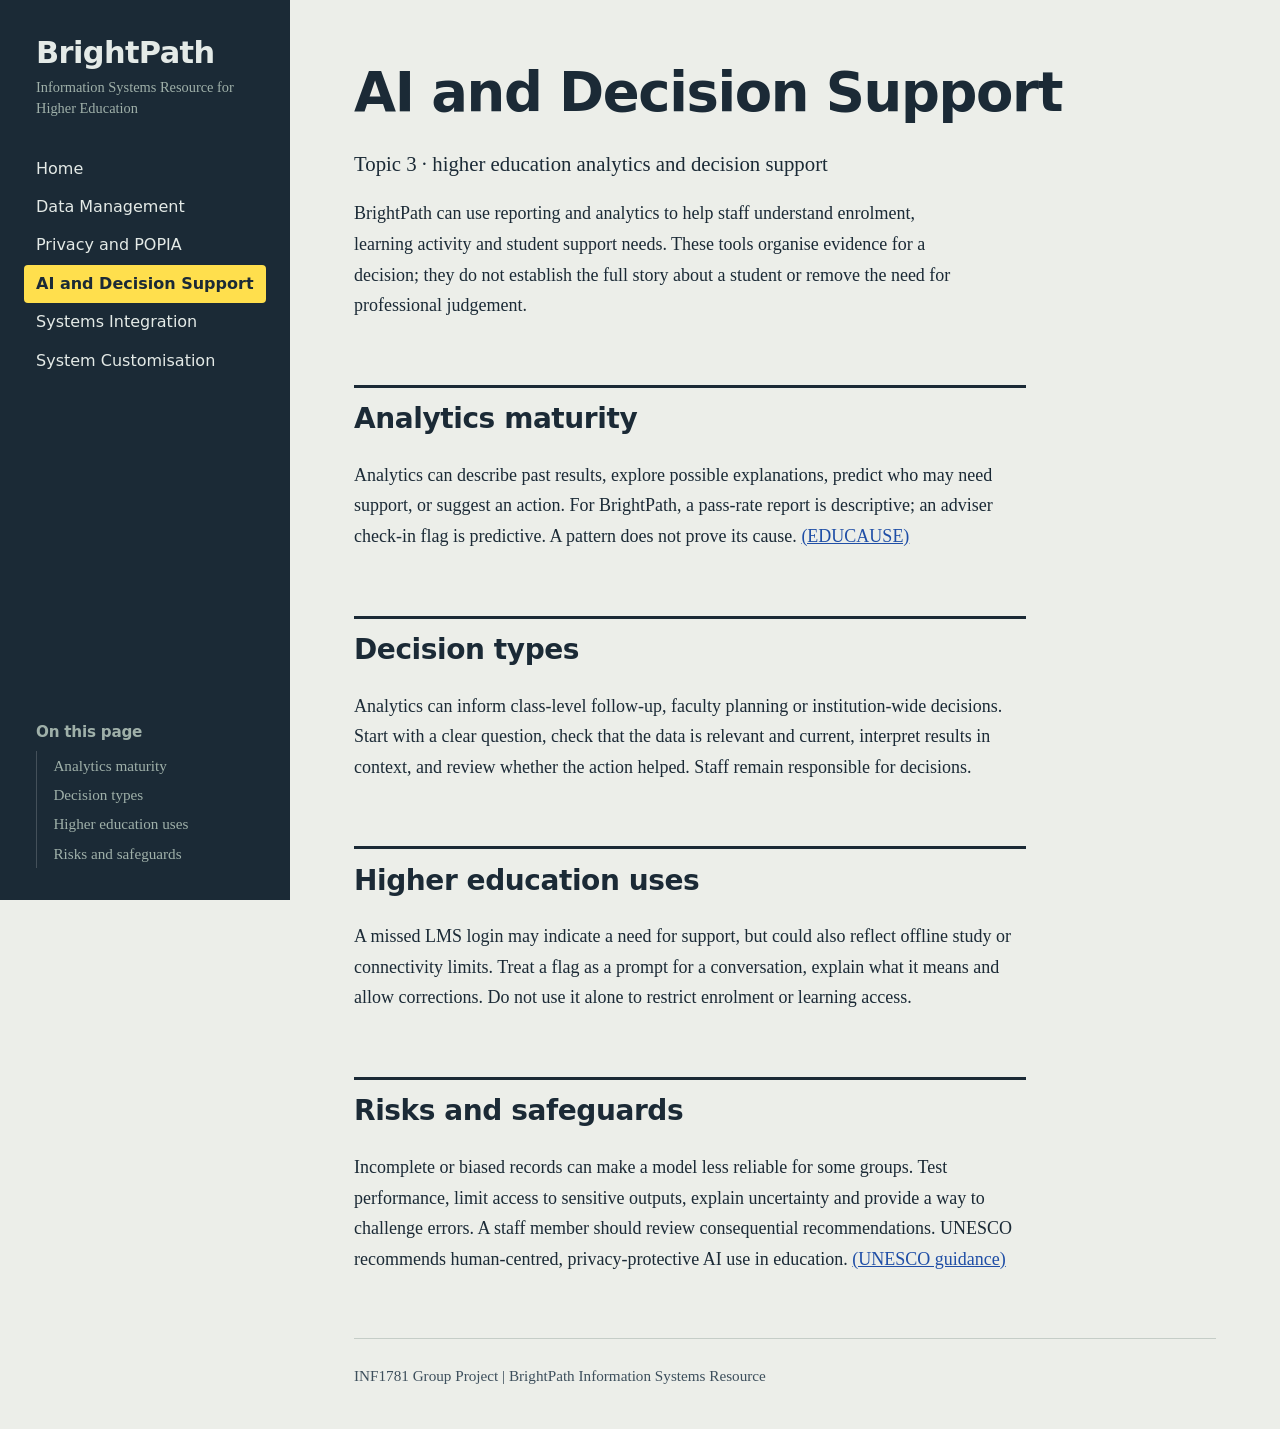
==== commit ab0af3b2: "information system resource" ====
--- a/BrightPath/Ai-decision-support.html
+++ b/BrightPath/Ai-decision-support.html
@@ -1,728 +1,79 @@
 <!DOCTYPE html>
-<html lang="en">
+<html lang="en-ZA">
+
 <head>
     <meta charset="UTF-8">
     <meta name="viewport" content="width=device-width, initial-scale=1.0">
-    <title>AI and Decision Support | BrightPath Information Systems Resource</title>
+    <title>AI and Decision Support | BrightPath</title>
     <link rel="stylesheet" href="style.css">
-   
 </head>
- 
-<body>
-    <a class="skip" href="#content">Skip to content</a>
- 
+
+<body><a class="skip" href="#content">Skip to content</a>
     <div class="shell">
- 
-        <aside class="side">
-            <a class="brand" href="index.html">
-                <span class="brand-name">BrightPath</span>
-                <span class="brand-sub">Information Systems Resource for Higher Education</span>
-            </a>
- 
+        <aside class="side"><a class="brand" href="index.html"><span class="brand-name">BrightPath</span><span
+                    class="brand-sub">Information Systems Resource for Higher Education</span></a>
             <nav class="site-nav" aria-label="Main navigation">
                 <ul>
                     <li><a href="index.html">Home</a></li>
                     <li><a href="data-management.html">Data Management</a></li>
                     <li><a href="privacy-popia.html">Privacy and POPIA</a></li>
                     <li><a href="ai-decision-support.html" aria-current="page">AI and Decision Support</a></li>
-                    <li><a href="systems-intergration.html">Systems Integration</a></li>
+                    <li><a href="systems-integration.html">Systems Integration</a></li>
                     <li><a href="system-customisation.html">System Customisation</a></li>
                 </ul>
             </nav>
- 
             <nav class="toc" aria-label="On this page">
                 <h2>On this page</h2>
                 <ol>
-                    <li><a href="#section-1">Understanding AI and Decision Support</a></li>
-                    <li><a href="#section-2">Analytics and Decision Types</a></li>
-                    <li><a href="#section-3">Applications in Higher Education</a></li>
-                    <li><a href="#section-4">Risks and Responsible Use</a></li>
-                    <li><a href="#sources">Sources</a></li>
+                    <li><a href="#analytics">Analytics maturity</a></li>
+                    <li><a href="#decisions">Decision types</a></li>
+                    <li><a href="#uses">Higher education uses</a></li>
+                    <li><a href="#risks">Risks and safeguards</a></li>
                 </ol>
             </nav>
         </aside>
- 
         <main id="content">
- 
             <header class="hero">
                 <h1>AI and Decision Support</h1>
-                <p class="lede">
-                    Artificial intelligence and decision support systems help higher
-                    education institutions turn data into useful information, identify
-                    patterns and make better-informed decisions. When used responsibly,
-                    these technologies can improve student support, resource planning
-                    and institutional performance.
-                </p>
+                <p class="lede">Topic 3 · higher education analytics and decision support</p>
+                <p>BrightPath can use reporting and analytics to help staff understand enrolment, learning activity and
+                    student support needs. These tools organise evidence for a decision; they do not establish the full
+                    story about a student or remove the need for professional judgement.</p>
             </header>
- 
-            <section id="section-1" aria-labelledby="h-1">
-                <h2 id="h-1">1. Understanding AI and Decision Support</h2>
- 
-                <p>
-                    Artificial intelligence (AI) refers to computer systems that can
-                    perform tasks commonly associated with human intelligence, such
-                    as recognising patterns, understanding language, making predictions
-                    and generating recommendations. In higher education, AI can help
-                    institutions analyse large amounts of student, academic and
-                    administrative data more efficiently.
-                </p>
- 
-                <p>
-                    A decision support system (DSS) is an information system that helps
-                    people evaluate information, compare alternatives and make decisions.
-                    It can combine data, analytical models and reporting tools to support
-                    decisions that may be difficult to make using manual methods alone.
-                    A DSS does not necessarily make the final decision; it provides
-                    evidence that managers, lecturers and administrators can use.
-                </p>
- 
-                <p>
-                    AI and decision support are related but are not the same. A traditional
-                    DSS may use reports, rules and calculations, while an AI-supported
-                    system may use machine learning to identify patterns or predict
-                    possible outcomes. For example, a college could use a dashboard to
-                    display student pass rates and an AI model to identify students who
-                    may need additional academic support.
-                </p>
- 
-                <h3>Why are these systems important?</h3>
- 
-                <ul>
-                    <li><strong>Better-informed decisions:</strong> Decisions can be based on evidence rather than assumptions alone.</li>
-                    <li><strong>Improved efficiency:</strong> Routine analysis and reporting can be completed more quickly.</li>
-                    <li><strong>Early identification of problems:</strong> Data patterns can reveal issues before they become more serious.</li>
-                    <li><strong>Better resource allocation:</strong> Institutions can use enrolment and performance information to plan staff, classrooms and equipment.</li>
-                    <li><strong>Improved student support:</strong> Relevant information can help lecturers identify where students may require assistance.</li>
-                </ul>
- 
-                <p>
-                    For example, if an institution notices that a large number of students
-                    are struggling with a particular module, decision support tools can
-                    help staff investigate possible causes and consider interventions
-                    such as tutoring, additional learning materials or revised teaching
-                    strategies.
+            <section id="analytics">
+                <h2>Analytics maturity</h2>
+                <p>Analytics can describe past results, explore possible explanations, predict who may need support, or
+                    suggest an action. For BrightPath, a pass-rate report is descriptive; an adviser check-in flag is
+                    predictive. A pattern does not prove its cause. <a
+                        href="https://library.educause.edu/resources/2022/5/a-framework-for-student-success-analytics">(EDUCAUSE)</a>
                 </p>
             </section>
- 
-            <section id="section-2" aria-labelledby="h-2">
-                <h2 id="h-2">2. Analytics Maturity and Decision Types</h2>
- 
-                <p>
-                    Institutions can use different levels of analytics depending on the
-                    question they need to answer. Analytics maturity generally progresses
-                    from describing past events to recommending actions. These levels
-                    help an institution move from simply collecting information to using
-                    it more effectively.
-                </p>
- 
-                <h3>2.1 Levels of analytics</h3>
- 
-                <ol data-tabs data-steps data-label="Levels of analytics">
-                    <li>
-                        <strong>Descriptive analytics — What happened?</strong>
-                        <p>
-                            Descriptive analytics summarises historical data to show what
-                            has already occurred. It uses reports, charts, dashboards and
-                            totals to make information easier to understand. A university
-                            might use descriptive analytics to display the number of
-                            students enrolled in each programme or calculate the pass
-                            rate for the previous semester.
-                        </p>
-                    </li>
- 
-                    <li>
-                        <strong>Diagnostic analytics — Why did it happen?</strong>
-                        <p>
-                            Diagnostic analytics investigates the reasons behind a result
-                            or trend. It involves comparing information, examining
-                            relationships and identifying possible contributing factors.
-                            For example, a college might investigate whether low pass
-                            rates are associated with poor attendance, limited access to
-                            learning materials or a particularly difficult assessment.
-                            A relationship between two factors does not automatically
-                            prove that one caused the other.
-                        </p>
-                    </li>
- 
-                    <li>
-                        <strong>Predictive analytics — What is likely to happen?</strong>
-                        <p>
-                            Predictive analytics uses historical data, statistical methods
-                            or machine learning to estimate future outcomes. A student
-                            support team might use a predictive model to identify students
-                            who could be at risk of failing a module. These predictions
-                            are estimates rather than guarantees and should be checked
-                            against current circumstances.
-                        </p>
-                    </li>
- 
-                    <li>
-                        <strong>Prescriptive analytics — What should we do?</strong>
-                        <p>
-                            Prescriptive analytics recommends possible actions based on
-                            data, predictions, objectives and constraints. For example,
-                            a system could help management compare different class
-                            timetables or suggest where additional tutoring sessions
-                            would be most useful. Staff should review these recommendations
-                            before implementing them.
-                        </p>
-                    </li>
-                </ol>
- 
-                <h3>2.2 Types of organisational decisions</h3>
- 
-                <p>
-                    Decision support systems can also be classified according to the
-                    level of the organisation at which decisions are made.
-                </p>
- 
-                <ul data-tabs data-label="Types of organisational decisions">
-                    <li>
-                        <strong>Operational decisions:</strong>
-                        These are short-term, routine decisions related to daily
-                        activities. Examples include recording attendance, allocating
-                        available computer laboratories and identifying students who
-                        have missed classes.
-                    </li>
- 
-                    <li>
-                        <strong>Tactical decisions:</strong>
-                        These are medium-term decisions made by departmental managers
-                        or academic coordinators. Examples include arranging additional
-                        tutorials, adjusting staff schedules and allocating budgets
-                        between departments.
-                    </li>
- 
-                    <li>
-                        <strong>Strategic decisions:</strong>
-                        These are long-term decisions made by senior management.
-                        Examples include introducing a new qualification, opening
-                        another campus, investing in new technology or expanding
-                        student support services.
-                    </li>
-                </ul>
- 
-                <p>
-                    The different levels are connected. Operational data, such as
-                    attendance and assessment results, can be summarised for tactical
-                    planning and later contribute to strategic decisions about academic
-                    programmes and institutional development.
-                </p>
+            <section id="decisions">
+                <h2>Decision types</h2>
+                <p>Analytics can inform class-level follow-up, faculty planning or institution-wide decisions. Start
+                    with a clear question, check that the data is relevant and current, interpret results in context,
+                    and review whether the action helped. Staff remain responsible for decisions.</p>
             </section>
- 
-            <section id="section-3" aria-labelledby="h-3">
-                <h2 id="h-3">3. Applications in Higher Education</h2>
- 
-                <p>
-                    AI and decision support systems have several practical applications
-                    in colleges and universities. Their value depends on the quality of
-                    the available data, the needs of the institution and how responsibly
-                    the results are used.
-                </p>
- 
-                <div class="acc-group">
-<details class="acc" open>
-<summary><h3>3.1 Student-success monitoring</h3></summary>
-<div class="acc-body">
- 
-                <p>
-                    Institutions can combine attendance records, assessment marks,
-                    assignment submissions and learning platform activity to monitor
-                    student progress. Dashboards can display pass rates, identify
-                    modules with high failure rates and highlight changes in performance
-                    over time.
-                </p>
- 
-                <p>
-                    An AI-supported system may identify patterns that suggest a student
-                    needs assistance. A lecturer or student support advisor can then
-                    contact the student, investigate the circumstances and recommend
-                    appropriate support. The system should be used to offer help rather
-                    than automatically label a student as unsuccessful.
-                </p>
-</div>
-</details>
-<details class="acc">
-<summary><h3>3.2 Enrolment and admissions planning</h3></summary>
-<div class="acc-body">
- 
-                <p>
-                    Historical enrolment figures can help institutions estimate future
-                    demand for qualifications and modules. Predictive analytics can
-                    support planning for applications, registrations and expected class
-                    sizes. Admissions staff may also use decision support tools to
-                    organise applications and monitor whether administrative requirements
-                    have been completed.
-                </p>
- 
-                <p>
-                    For example, if enrolment in an IT programme increases over several
-                    years, management can investigate whether additional lecturers,
-                    laboratory computers and classroom space will be required.
-                    Admissions decisions must still follow the institution's published
-                    requirements and applicable laws.
-                </p>
-</div>
-</details>
-<details class="acc">
-<summary><h3>3.3 Resource and timetable planning</h3></summary>
-<div class="acc-body">
- 
-                <p>
-                    Colleges must manage limited resources, including lecturers,
-                    classrooms, computer laboratories, electricity and learning
-                    equipment. Decision support systems can compare class sizes,
-                    staff availability and room capacity to help managers create
-                    practical timetables and distribute resources more effectively.
-                </p>
- 
-                <p>
-                    A system could, for instance, help identify periods when computer
-                    laboratories are underused or when too many classes compete for
-                    the same facilities. Management can then consider timetable
-                    changes or equipment purchases based on actual demand.
-                </p>
-</div>
-</details>
-<details class="acc">
-<summary><h3>3.4 Academic performance and curriculum improvement</h3></summary>
-<div class="acc-body">
- 
-                <p>
-                    Analysis of assessment results can help lecturers identify topics
-                    that students consistently find difficult. Comparing performance
-                    across modules, semesters and assessment types can reveal areas
-                    where additional explanations, practical exercises or curriculum
-                    changes may be beneficial.
-                </p>
- 
-                <p>
-                    These findings should be interpreted alongside lecturer feedback,
-                    student experiences and assessment design. A low average mark
-                    alone does not establish whether the problem is caused by teaching,
-                    student preparation, the assessment or other circumstances.
-                </p>
-</div>
-</details>
-</div>
- 
-                <h3>3.5 Example of decision support in practice</h3>
- 
-                <p>
-                    Imagine that a college notices a decline in the pass rate for its
-                    first-year programming module. The institution could follow this
-                    process:
-                </p>
- 
-                <ol data-tabs data-steps data-label="Decision support process">
-                    <li><strong>Collect data:</strong> Gather relevant assessment results, attendance records and student feedback.</li>
-                    <li><strong>Analyse the problem:</strong> Compare current and previous results and investigate possible contributing factors.</li>
-                    <li><strong>Identify students who may need help:</strong> Use clear, relevant indicators to flag students for supportive follow-up.</li>
-                    <li><strong>Consider possible solutions:</strong> Evaluate options such as peer tutoring, extra practical sessions and improved learning resources.</li>
-                    <li><strong>Implement and monitor:</strong> Introduce an appropriate intervention and assess whether student performance improves.</li>
-                </ol>
- 
-                <p>
-                    This example demonstrates how data, analytics and human judgement
-                    can work together. The system provides evidence and possible
-                    recommendations, while educators remain responsible for interpreting
-                    the findings and supporting students fairly.
-                </p>
+            <section id="uses">
+                <h2>Higher education uses</h2>
+                <p>A missed LMS login may indicate a need for support, but could also reflect offline study or
+                    connectivity limits. Treat a flag as a prompt for a conversation, explain what it means and allow
+                    corrections. Do not use it alone to restrict enrolment or learning access.</p>
             </section>
- 
-            <section id="section-4" aria-labelledby="h-4">
-                <h2 id="h-4">4. Risks and Responsible Use of AI</h2>
- 
-                <p>
-                    Although AI and decision support systems offer important benefits,
-                    they also introduce risks. Higher education institutions must ensure
-                    that these systems are reliable, transparent, secure and used in
-                    ways that respect students and staff.
-                </p>
- 
-                <div class="acc-group">
-<details class="acc" open>
-<summary><h3>4.1 Bias and fairness</h3></summary>
-<div class="acc-body">
- 
-                <p>
-                    AI systems learn patterns from the data used to develop or operate
-                    them. If that data contains historical inequalities or does not
-                    adequately represent different groups of students, the system may
-                    produce unfair results. For example, a model trained on incomplete
-                    historical records could incorrectly identify certain students as
-                    being less likely to succeed.
-                </p>
- 
-                <p>
-                    Institutions should examine the data, test systems for unfair
-                    differences in outcomes and regularly review their performance.
-                    Decisions affecting admission, assessment or access to support
-                    should not rely blindly on automated predictions.
-                </p>
-</div>
-</details>
-<details class="acc">
-<summary><h3>4.2 Transparency and explainability</h3></summary>
-<div class="acc-body">
- 
-                <p>
-                    Students and staff should be able to understand when AI is being
-                    used in a decision-making process and what information influences
-                    its recommendations. Some AI models are difficult to interpret,
-                    making it challenging to explain why a particular prediction was
-                    produced.
-                </p>
- 
-                <p>
-                    Institutions should provide understandable explanations, document
-                    how systems are used and establish ways for affected individuals
-                    to ask questions or challenge decisions. Important decisions should
-                    involve appropriate human review.
-                </p>
-</div>
-</details>
-<details class="acc">
-<summary><h3>4.3 Over-reliance on technology</h3></summary>
-<div class="acc-body">
- 
-                <p>
-                    AI predictions and recommendations can be incorrect. Over-reliance
-                    occurs when people accept a system's output without checking
-                    whether it is reasonable or appropriate. For example, a lecturer
-                    might overlook a student's improvement because a model continues
-                    to classify the student as being at risk based on older data.
-                </p>
- 
-                <p>
-                    To reduce this risk, institutions should treat AI as a support tool
-                    rather than a replacement for professional judgement. Staff should
-                    verify important results, consider individual circumstances and
-                    retain responsibility for decisions within their roles.
-                </p>
-</div>
-</details>
-<details class="acc">
-<summary><h3>4.4 Data quality and accuracy</h3></summary>
-<div class="acc-body">
- 
-                <p>
-                    Decisions are only as reliable as the information used to support
-                    them. Incorrect marks, missing attendance records, duplicated
-                    student profiles or outdated information can produce misleading
-                    reports and predictions.
-                </p>
- 
-                <p>
-                    Institutions should maintain accurate records, use consistent
-                    definitions, remove unnecessary duplicates and update information
-                    regularly. Data validation and routine quality checks can help
-                    prevent errors from spreading through connected systems.
-                </p>
-</div>
-</details>
-<details class="acc">
-<summary><h3>4.5 Privacy, security and POPIA</h3></summary>
-<div class="acc-body">
- 
-                <p>
-                    Student records may contain personal information, including contact
-                    details, academic results and other sensitive records. In South
-                    Africa, the Protection of Personal Information Act (POPIA) establishes
-                    requirements for the lawful processing of personal information.
-                    Institutions must consider these requirements when collecting,
-                    analysing, sharing or storing student data.
-                </p>
- 
-                <p>
-                    Appropriate safeguards include limiting access to authorised users,
-                    collecting only information that is necessary for a legitimate
-                    purpose, protecting stored information and using secure systems.
-                    Institutions should also consider whether a proposed AI service
-                    sends personal information to an external provider and whether
-                    the relevant processing arrangements are lawful.
-                </p>
-</div>
-</details>
-<details class="acc">
-<summary><h3>4.6 Accountability and human oversight</h3></summary>
-<div class="acc-body">
- 
-                <p>
-                    Institutions should establish clear rules about who is responsible
-                    for AI-supported decisions, who can access the results and how
-                    mistakes are corrected. Staff members need appropriate training
-                    to understand both the benefits and limitations of these tools.
-                </p>
- 
-                <p>
-                    Responsible use requires regular testing, monitoring and review.
-                    If a system produces inaccurate or unfair recommendations, the
-                    institution should investigate the cause and take corrective action.
-                    Human oversight is particularly important when decisions may
-                    significantly affect a student's education or future opportunities.
-                </p>
-</div>
-</details>
-</div>
- 
-                <h3>Conclusion</h3>
- 
-                <p>
-                    AI and decision support systems can help higher education institutions
-                    improve student support, understand academic performance, plan
-                    resources and make informed strategic decisions. Descriptive,
-                    diagnostic, predictive and prescriptive analytics provide different
-                    ways to understand information and respond to institutional needs.
-                    However, successful implementation requires accurate data,
-                    transparency, fairness, privacy protection and appropriate human
-                    oversight. When these principles are followed, technology can
-                    support better decisions without replacing the judgement and
-                    responsibility of educators and institutional leaders.
-                </p>
+            <section id="risks">
+                <h2>Risks and safeguards</h2>
+                <p>Incomplete or biased records can make a model less reliable for some groups. Test performance, limit
+                    access to sensitive outputs, explain uncertainty and provide a way to challenge errors. A staff
+                    member should review consequential recommendations. UNESCO recommends human-centred,
+                    privacy-protective AI use in education. <a
+                        href="https://www.unesco.org/en/articles/guidance-generative-ai-education-and-research">(UNESCO
+                        guidance)</a></p>
             </section>
- 
-            <section id="sources" aria-labelledby="h-sources">
-                <h2 id="h-sources">Sources</h2>
- 
-                <p>
-                    The following sources provide background information on AI,
-                    analytics, responsible AI practices and South African data
-                    protection requirements.
-                </p>
- 
-                <ul class="sources">
-                    <li>
-                        National Institute of Standards and Technology (NIST). (2023).
-                        <em>Artificial Intelligence Risk Management Framework (AI RMF 1.0).</em>
-                        Available at:
-                        <a href="https://doi.org/10.6028/NIST.AI.100-1" target="_blank" rel="noopener noreferrer">
-                            https://doi.org/10.6028/NIST.AI.100-1
-                        </a>
-                    </li>
- 
-                    <li>
-                        UNESCO. (2023).
-                        <em>Guidance for Generative AI in Education and Research.</em>
-                        Available at:
-                        <a href="https://unesdoc.unesco.org/ark:/48223/pf0000386693" target="_blank" rel="noopener noreferrer">
-                            https://unesdoc.unesco.org/ark:/48223/pf0000386693
-                        </a>
-                    </li>
- 
-                    <li>
-                        Republic of South Africa. (2013).
-                        <em>Protection of Personal Information Act 4 of 2013.</em>
-                        Available at:
-                        <a href="https://www.gov.za/documents/protection-personal-information-act" target="_blank" rel="noopener noreferrer">
-                            https://www.gov.za/documents/protection-personal-information-act
-                        </a>
-                    </li>
- 
-                    <li>
-                        OECD. (2019, updated 2024).
-                        <em>OECD AI Principles.</em>
-                        Available at:
-                        <a href="https://oecd.ai/en/ai-principles" target="_blank" rel="noopener noreferrer">
-                            https://oecd.ai/en/ai-principles
-                        </a>
-                    </li>
-                </ul>
-            </section>
- 
             <footer>
                 <p>INF1781 Group Project | BrightPath Information Systems Resource</p>
             </footer>
         </main>
     </div>
- 
-    <script>
-        /* Mark the section being read in the "On this page" list */
-        (function () {
-            var links = document.querySelectorAll('.toc a');
- 
-            if ('IntersectionObserver' in window) {
-                var obs = new IntersectionObserver(function (entries) {
-                    entries.forEach(function (entry) {
-                        if (entry.isIntersecting) {
-                            links.forEach(function (a) {
-                                if (a.getAttribute('href') === '#' + entry.target.id) {
-                                    a.setAttribute('aria-current', 'location');
-                                } else {
-                                    a.removeAttribute('aria-current');
-                                }
-                            });
-                        }
-                    });
-                }, { rootMargin: '-20% 0px -70% 0px' });
- 
-                document.querySelectorAll('main > section[id]').forEach(function (s) {
-                    obs.observe(s);
-                });
-            }
-        })();
-    </script>
-    <script>
-        /* ==========================================================
-           AI and Decision Support page: interactive parts.
-           Nothing here adds wording of its own beyond button labels.
-           The page still reads normally if this file does not load.
-           ========================================================== */
- 
-        (function () {
-            'use strict';
- 
-            var uid = 0;
- 
-            function el(tag, cls, text) {
-                var node = document.createElement(tag);
-                if (cls) node.className = cls;
-                if (text !== undefined) node.textContent = text;
-                return node;
-            }
- 
-            /* The tab name is the bold lead-in already on the page,
-               up to the dash or colon, e.g. "Descriptive analytics". */
-            function tabName(text) {
-                return text.split(' — ')[0].replace(/:\s*$/, '').trim();
-            }
- 
-            /* ---------- Tabs and steppers ---------- */
- 
-            function enhanceTabs(list) {
-                var panels = Array.prototype.slice.call(list.children);
-                if (panels.length < 2) return;
- 
-                var steps = list.hasAttribute('data-steps');
-                var id = 'tabs-' + (++uid);
- 
-                var wrap = el('div', 'tabs' + (steps ? ' tabs-steps' : ''));
-                list.parentNode.insertBefore(wrap, list);
- 
-                var tablist = el('div', 'tablist');
-                tablist.setAttribute('role', 'tablist');
-                tablist.setAttribute('aria-label', list.getAttribute('data-label') || '');
-                wrap.appendChild(tablist);
-                wrap.appendChild(list);
- 
-                list.className = 'tab-panels';
-                list.setAttribute('role', 'presentation');
- 
-                var tabs = panels.map(function (panel, i) {
-                    var strong = panel.querySelector('strong');
-                    var name = tabName(strong ? strong.textContent : String(i + 1));
- 
-                    var tab = el('button', 'tab');
-                    tab.type = 'button';
-                    tab.id = id + '-tab-' + i;
-                    tab.setAttribute('role', 'tab');
-                    tab.setAttribute('aria-controls', id + '-panel-' + i);
-                    if (steps) {
-                        var n = el('span', 'tab-n', String(i + 1));
-                        n.setAttribute('aria-hidden', 'true');
-                        tab.appendChild(n);
-                    }
-                    tab.appendChild(el('span', null, name));
-                    tablist.appendChild(tab);
- 
-                    panel.id = id + '-panel-' + i;
-                    panel.setAttribute('role', 'tabpanel');
-                    panel.setAttribute('aria-labelledby', tab.id);
-                    panel.tabIndex = 0;
-                    return tab;
-                });
- 
-                var prev, next, count;
-                if (steps) {
-                    var nav = el('div', 'tab-nav');
-                    prev = el('button', 'tab-btn', 'Previous');
-                    next = el('button', 'tab-btn', 'Next');
-                    prev.type = next.type = 'button';
-                    count = el('span', 'tab-count');
-                    count.setAttribute('aria-live', 'polite');
-                    nav.appendChild(prev);
-                    nav.appendChild(next);
-                    nav.appendChild(count);
-                    wrap.appendChild(nav);
-                }
- 
-                var current = 0;
- 
-                function select(index, focus) {
-                    current = index;
-                    tabs.forEach(function (tab, i) {
-                        var active = i === index;
-                        tab.setAttribute('aria-selected', String(active));
-                        tab.tabIndex = active ? 0 : -1;
-                        tab.classList.toggle('is-done', steps && i < index);
-                        panels[i].hidden = !active;
-                    });
-                    if (focus) tabs[index].focus();
-                    if (steps) {
-                        prev.disabled = index === 0;
-                        next.disabled = index === tabs.length - 1;
-                        count.textContent = (index + 1) + ' of ' + tabs.length;
-                    }
-                }
- 
-                tabs.forEach(function (tab, i) {
-                    tab.addEventListener('click', function () { select(i, false); });
-                });
- 
-                tablist.addEventListener('keydown', function (e) {
-                    var i = current;
-                    if (e.key === 'ArrowRight' || e.key === 'ArrowDown') i = (current + 1) % tabs.length;
-                    else if (e.key === 'ArrowLeft' || e.key === 'ArrowUp') i = (current - 1 + tabs.length) % tabs.length;
-                    else if (e.key === 'Home') i = 0;
-                    else if (e.key === 'End') i = tabs.length - 1;
-                    else return;
-                    e.preventDefault();
-                    select(i, true);
-                });
- 
-                if (steps) {
-                    prev.addEventListener('click', function () { if (current > 0) select(current - 1, false); });
-                    next.addEventListener('click', function () { if (current < tabs.length - 1) select(current + 1, false); });
-                }
- 
-                select(0, false);
-            }
- 
-            /* ---------- Expandable sections ---------- */
- 
-            function enhanceAccordion(group) {
-                var items = Array.prototype.slice.call(group.querySelectorAll('details.acc'));
-                if (items.length < 2) return;
- 
-                var bar = el('div', 'acc-controls');
-                var openAll = el('button', 'acc-btn', 'Expand all');
-                var closeAll = el('button', 'acc-btn', 'Collapse all');
-                openAll.type = closeAll.type = 'button';
-                openAll.addEventListener('click', function () { items.forEach(function (d) { d.open = true; }); });
-                closeAll.addEventListener('click', function () { items.forEach(function (d) { d.open = false; }); });
-                bar.appendChild(openAll);
-                bar.appendChild(closeAll);
-                group.insertBefore(bar, group.firstChild);
-            }
- 
-            /* Open every section when printing, then put them back */
-            var wasOpen = [];
-            window.addEventListener('beforeprint', function () {
-                wasOpen = [];
-                document.querySelectorAll('details.acc').forEach(function (d) {
-                    wasOpen.push(d.open);
-                    d.open = true;
-                });
-            });
-            window.addEventListener('afterprint', function () {
-                document.querySelectorAll('details.acc').forEach(function (d, i) { d.open = wasOpen[i]; });
-            });
- 
-            document.querySelectorAll('[data-tabs]').forEach(enhanceTabs);
-            document.querySelectorAll('.acc-group').forEach(enhanceAccordion);
-        })();
-    </script>
 </body>
-</html>
- 
-Claude finished the response
+
+</html>
--- a/BrightPath/style.css
+++ b/BrightPath/style.css
@@ -208,8 +208,8 @@
     max-width: 62rem;
 }
 
-main > section,
-main > .resource {
+main>section,
+main>.resource {
     margin-top: 4rem;
     max-width: 42rem;
 }
@@ -358,9 +358,17 @@
 }
 
 @keyframes flag-pulse {
-    0%   { transform: scale(1); }
-    40%  { transform: scale(1.9); }
-    100% { transform: scale(1); }
+    0% {
+        transform: scale(1);
+    }
+
+    40% {
+        transform: scale(1.9);
+    }
+
+    100% {
+        transform: scale(1);
+    }
 }
 
 /* ---------- 1. Systems (definition list) ---------- */
@@ -370,16 +378,16 @@
     margin: 0;
 }
 
-.systems > div,
-.causes > div {
+.systems>div,
+.causes>div {
     display: grid;
     gap: 0.35rem 1.5rem;
     padding: 1.15rem 0;
     border-bottom: 1px solid var(--rule);
 }
 
-.systems > div:first-child,
-.causes > div:first-child {
+.systems>div:first-child,
+.causes>div:first-child {
     padding-top: 0;
 }
 
@@ -416,7 +424,7 @@
 
 /* ---------- 2. Causes ---------- */
 
-.causes > div {
+.causes>div {
     grid-template-columns: 12rem minmax(0, 1fr);
 }
 
@@ -569,7 +577,7 @@
     opacity: 1;
 }
 
-.checklist input:checked + span {
+.checklist input:checked+span {
     color: var(--ink-soft);
 }
 
@@ -640,7 +648,7 @@
     background: #ffe97d;
 }
 
-main > footer {
+main>footer {
     margin-top: 4rem;
     padding: 1.5rem 0 2.5rem;
     border-top: 1px solid var(--rule);
@@ -648,7 +656,7 @@
     color: var(--ink-soft);
 }
 
-main > footer p {
+main>footer p {
     margin: 0;
 }
 
@@ -692,7 +700,7 @@
         gap: 0.6rem;
     }
 
-    .causes > div {
+    .causes>div {
         grid-template-columns: minmax(0, 1fr);
     }
 
@@ -723,11 +731,14 @@
 /* ---------- Home page: topic list ---------- */
 
 .topics {
+    list-style: none;
+    margin: 0;
+    padding: 0;
+}
+
+.topics {
     display: grid;
     gap: 0.75rem;
-    list-style: none;
-    margin: 0;
-    padding: 0;
 }
 
 .topics a {
@@ -786,471 +797,10 @@
     }
 }
 
-
-/* ==========================================================
-   Page-specific styles, all in this one file:
-   Data Management (mock dashboard), Privacy and POPIA,
-   AI and Decision Support (tabs, steppers, expandable
-   sections) and System Customisation share the list and
-   sources styles below.
-   ========================================================== */
-
-/* ---------- Content pages: lists and sources ---------- */
-
-main section > ul:not([class]),
-main section > ol:not([class]) {
-    margin: 0 0 1.15rem;
-    padding-left: 1.4rem;
-}
-
-main section > ul:not([class]) li {
-    margin-bottom: 0.55rem;
-}
-
-main section > ol:not([class]) > li {
-    margin-bottom: 0.9rem;
-    padding-left: 0.25rem;
-}
-
-main section > ol:not([class]) > li > p {
-    margin: 0.3rem 0 0;
-}
-
-.sources {
-    list-style: none;
-    margin: 0;
-    padding-left: 0;
-}
-
-.sources li {
-    padding: 0.7rem 0 0.7rem 1.6rem;
-    text-indent: -1.6rem;
-    border-bottom: 1px solid var(--rule);
-    overflow-wrap: anywhere;
-}
-
-/* ---------- Mock dashboard ---------- */
-
-.dashboard {
-    margin: 1.5rem 0;
-    padding: 1.4rem 1.5rem;
-    background: var(--sheet);
-    border: 1px solid var(--rule);
-    border-left: 6px solid var(--ink);
-}
-
-.dashboard-notice {
-    display: inline-block;
-    margin: 0 0 1rem;
-    padding: 0.25rem 0.7rem;
-    background: var(--marker);
-    border-radius: 3px;
-    font-family: var(--display);
-    font-weight: 700;
-    font-size: 0.9rem;
-    line-height: 1.4;
-}
-
-.dashboard h3 {
-    margin: 0 0 1rem;
-}
-
-.tiles {
-    display: grid;
-    grid-template-columns: repeat(auto-fit, minmax(10rem, 1fr));
-    gap: 0.75rem;
-    margin-bottom: 1.6rem;
-}
-
-.tile {
-    padding: 0.9rem 1rem;
-    background: var(--paper);
-    border-top: 4px solid var(--ink);
-}
-
-.tile-value {
-    display: block;
-    font-family: var(--display);
-    font-weight: 800;
-    font-size: 1.9rem;
-    line-height: 1.1;
-}
-
-.tile-label {
-    display: block;
-    margin-top: 0.3rem;
-    font-size: 0.95rem;
-    line-height: 1.35;
-    color: var(--ink-soft);
-}
-
-.chart-title {
-    margin: 0 0 0.8rem;
-    font-family: var(--display);
-    font-weight: 700;
-    font-size: 1.05rem;
-}
-
-.bars {
-    position: relative;
-    list-style: none;
-    margin: 0;
-    padding: 0;
-}
-
-.bars li {
-    display: grid;
-    grid-template-columns: 9rem minmax(0, 1fr) 3.6rem;
-    gap: 0.8rem;
-    align-items: center;
-    margin: 0 0 0.55rem;
-    padding: 0;
-}
-
-.bar-label {
-    font-size: 0.95rem;
-    line-height: 1.3;
-}
-
-.bar-track {
-    position: relative;
-    height: 1.3rem;
-    background: var(--rule);
-    border-radius: 2px;
-}
-
-.bar-fill {
-    display: block;
-    height: 100%;
-    background: var(--ink);
-    border-radius: 2px;
-    transition: width 0.4s ease;
-}
-
-.bar-fill.is-below {
-    background: var(--stamp);
-}
-
-.bar-target {
-    position: absolute;
-    top: -0.25rem;
-    bottom: -0.25rem;
-    width: 0;
-    border-left: 3px dashed var(--ink);
-}
-
-.bar-value {
-    font-family: var(--display);
-    font-weight: 700;
-    font-size: 0.95rem;
-    text-align: right;
-}
-
-.chart-key {
-    display: flex;
-    flex-wrap: wrap;
-    gap: 0.4rem 1.4rem;
-    margin: 0.9rem 0 0;
-    font-size: 0.9rem;
-    color: var(--ink-soft);
-}
-
-.chart-key span {
-    display: inline-flex;
-    align-items: center;
-    gap: 0.45rem;
-}
-
-.chart-key i {
-    display: inline-block;
-    width: 0.9rem;
-    height: 0.9rem;
-    background: var(--ink);
-    border-radius: 2px;
-}
-
-.chart-key i.below {
-    background: var(--stamp);
-}
-
-.chart-key i.target {
-    width: 0;
-    height: 1rem;
-    background: none;
-    border-left: 3px dashed var(--ink);
-    border-radius: 0;
-}
-
-.dash-toggle {
-    margin-top: 1.1rem;
-    padding: 0.5rem 1rem;
-    background: var(--ink);
-    color: var(--sheet);
-    border: none;
-    border-radius: 4px;
-    font-family: var(--display);
-    font-weight: 700;
-    font-size: 0.95rem;
-    cursor: pointer;
-}
-
-.dash-toggle:hover {
-    background: var(--ink-soft);
-}
-
-.dash-toggle:focus-visible {
-    outline: 3px solid var(--link);
-    outline-offset: 3px;
-}
-
-.dash-table-wrap {
-    margin-top: 1rem;
-    overflow-x: auto;
-}
-
-.dash-table-wrap[hidden] {
-    display: none;
-}
-
-.dash-table-wrap table {
-    min-width: 0;
-}
-
-@media (max-width: 40rem) {
-    .bars li {
-        grid-template-columns: minmax(0, 1fr) 3.6rem;
-    }
-    .bars .bar-label {
-        grid-column: 1 / -1;
-    }
-}
-
-@media (prefers-reduced-motion: reduce) {
-    .bar-fill {
-        transition: none;
-    }
-}
-
-/* ---------- Tabs and steppers (built by ai-decision-support.js) ---------- */
-
-.tabs {
-    margin: 1rem 0 1.6rem;
-}
-
-.tablist {
-    display: flex;
-    flex-wrap: wrap;
-    gap: 0.4rem;
-}
-
-.tab {
-    appearance: none;
-    -webkit-appearance: none;
-    display: inline-flex;
-    align-items: center;
-    padding: 0.6rem 1rem;
-    background: var(--paper);
-    color: var(--ink);
-    border: 2px solid var(--ink);
-    border-bottom: none;
-    border-radius: 4px 4px 0 0;
-    font-family: var(--display);
-    font-weight: 700;
-    font-size: 0.95rem;
-    line-height: 1.2;
-    cursor: pointer;
-}
-
-.tab:hover {
-    background: var(--marker);
-}
-
-.tab[aria-selected="true"] {
-    background: var(--ink);
-    color: var(--sheet);
-}
-
-.tab:focus-visible,
-.tab-btn:focus-visible,
-.tab-panels > li:focus-visible,
-.acc-btn:focus-visible {
-    outline: 3px solid var(--link);
-    outline-offset: 3px;
-}
-
-.tab-n {
-    display: inline-grid;
-    place-items: center;
-    width: 1.5rem;
-    height: 1.5rem;
-    margin-right: 0.55rem;
-    background: var(--marker);
-    color: var(--ink);
-    border-radius: 50%;
-    font-size: 0.85rem;
-    font-weight: 800;
-}
-
-.tab.is-done .tab-n {
-    background: var(--ink);
-    color: var(--sheet);
-}
-
-.tab-panels {
-    list-style: none;
-    margin: 0;
-    padding: 0;
-}
-
-.tab-panels > li {
-    margin: 0;
-    padding: 1.1rem 1.3rem;
-    background: var(--sheet);
-    border: 2px solid var(--ink);
-}
-
-.tab-panels > li[hidden] {
-    display: none;
-}
-
-.tab-panels > li > strong {
-    display: block;
-    margin-bottom: 0.35rem;
-    font-family: var(--display);
-    font-size: 1.1rem;
-}
-
-.tab-panels > li p {
-    margin: 0;
-}
-
-.tab-nav {
-    display: flex;
-    align-items: center;
-    gap: 0.6rem;
-    margin-top: 0.8rem;
-}
-
-.tab-btn,
-.acc-btn {
-    appearance: none;
-    -webkit-appearance: none;
-    padding: 0.5rem 1rem;
-    background: var(--ink);
-    color: var(--sheet);
-    border: 2px solid var(--ink);
-    border-radius: 4px;
-    font-family: var(--display);
-    font-weight: 700;
-    font-size: 0.92rem;
-    cursor: pointer;
-}
-
-.tab-btn:hover:not(:disabled) {
-    background: var(--ink-soft);
-}
-
-.tab-btn:disabled {
-    opacity: 0.35;
-    cursor: not-allowed;
-}
-
-.tab-count {
-    margin-left: auto;
-    font-family: var(--display);
-    font-weight: 500;
-    font-size: 0.95rem;
-    color: var(--ink-soft);
-}
-
-/* ---------- Expandable sections ---------- */
-
-.acc-group {
-    margin: 1rem 0 1.6rem;
-}
-
-.acc-controls {
-    display: flex;
-    flex-wrap: wrap;
-    gap: 0.5rem;
-    margin-bottom: 0.8rem;
-}
-
-.acc-btn {
-    background: var(--sheet);
-    color: var(--ink);
-}
-
-.acc-btn:hover {
-    background: var(--marker);
-}
-
-.acc {
-    margin-bottom: -1px;
-    background: var(--sheet);
-    border: 1px solid var(--rule);
-}
-
-.acc summary {
-    display: flex;
-    align-items: center;
-    justify-content: space-between;
-    gap: 1rem;
-    padding: 0.85rem 1.1rem;
-    cursor: pointer;
-    list-style: none;
-}
-
-.acc summary::-webkit-details-marker {
-    display: none;
-}
-
-.acc summary::after {
-    content: "+";
-    flex: none;
-    font-family: var(--display);
-    font-weight: 800;
-    font-size: 1.5rem;
-    line-height: 1;
-}
-
-.acc[open] > summary::after {
-    content: "\2013";
-}
-
-.acc[open] > summary {
-    background: var(--paper);
-    border-bottom: 1px solid var(--rule);
-}
-
-.acc summary:hover {
-    background: #fff;
-}
-
-.acc summary:focus-visible {
-    outline: 3px solid var(--link);
-    outline-offset: -3px;
-}
-
-.acc summary h3 {
-    margin: 0;
-    font-size: 1.1rem;
-}
-
-.acc-body {
-    padding: 1rem 1.1rem 0.1rem;
-}
-
-@media (max-width: 40rem) {
-    .tab {
-        flex: 1 1 auto;
-        justify-content: center;
-    }
-}
-
 /* ---------- Print ---------- */
 
 @media print {
+
     .side,
     .skip {
         display: none;
@@ -1275,18 +825,7 @@
         color: var(--ink);
     }
 
-    main > section {
+    main>section {
         break-inside: avoid;
     }
-
-    /* tabs and expandable sections: show everything on paper */
-    .tablist,
-    .tab-nav,
-    .acc-controls {
-        display: none;
-    }
-
-    .tab-panels > li[hidden] {
-        display: block !important;
-    }
 }
